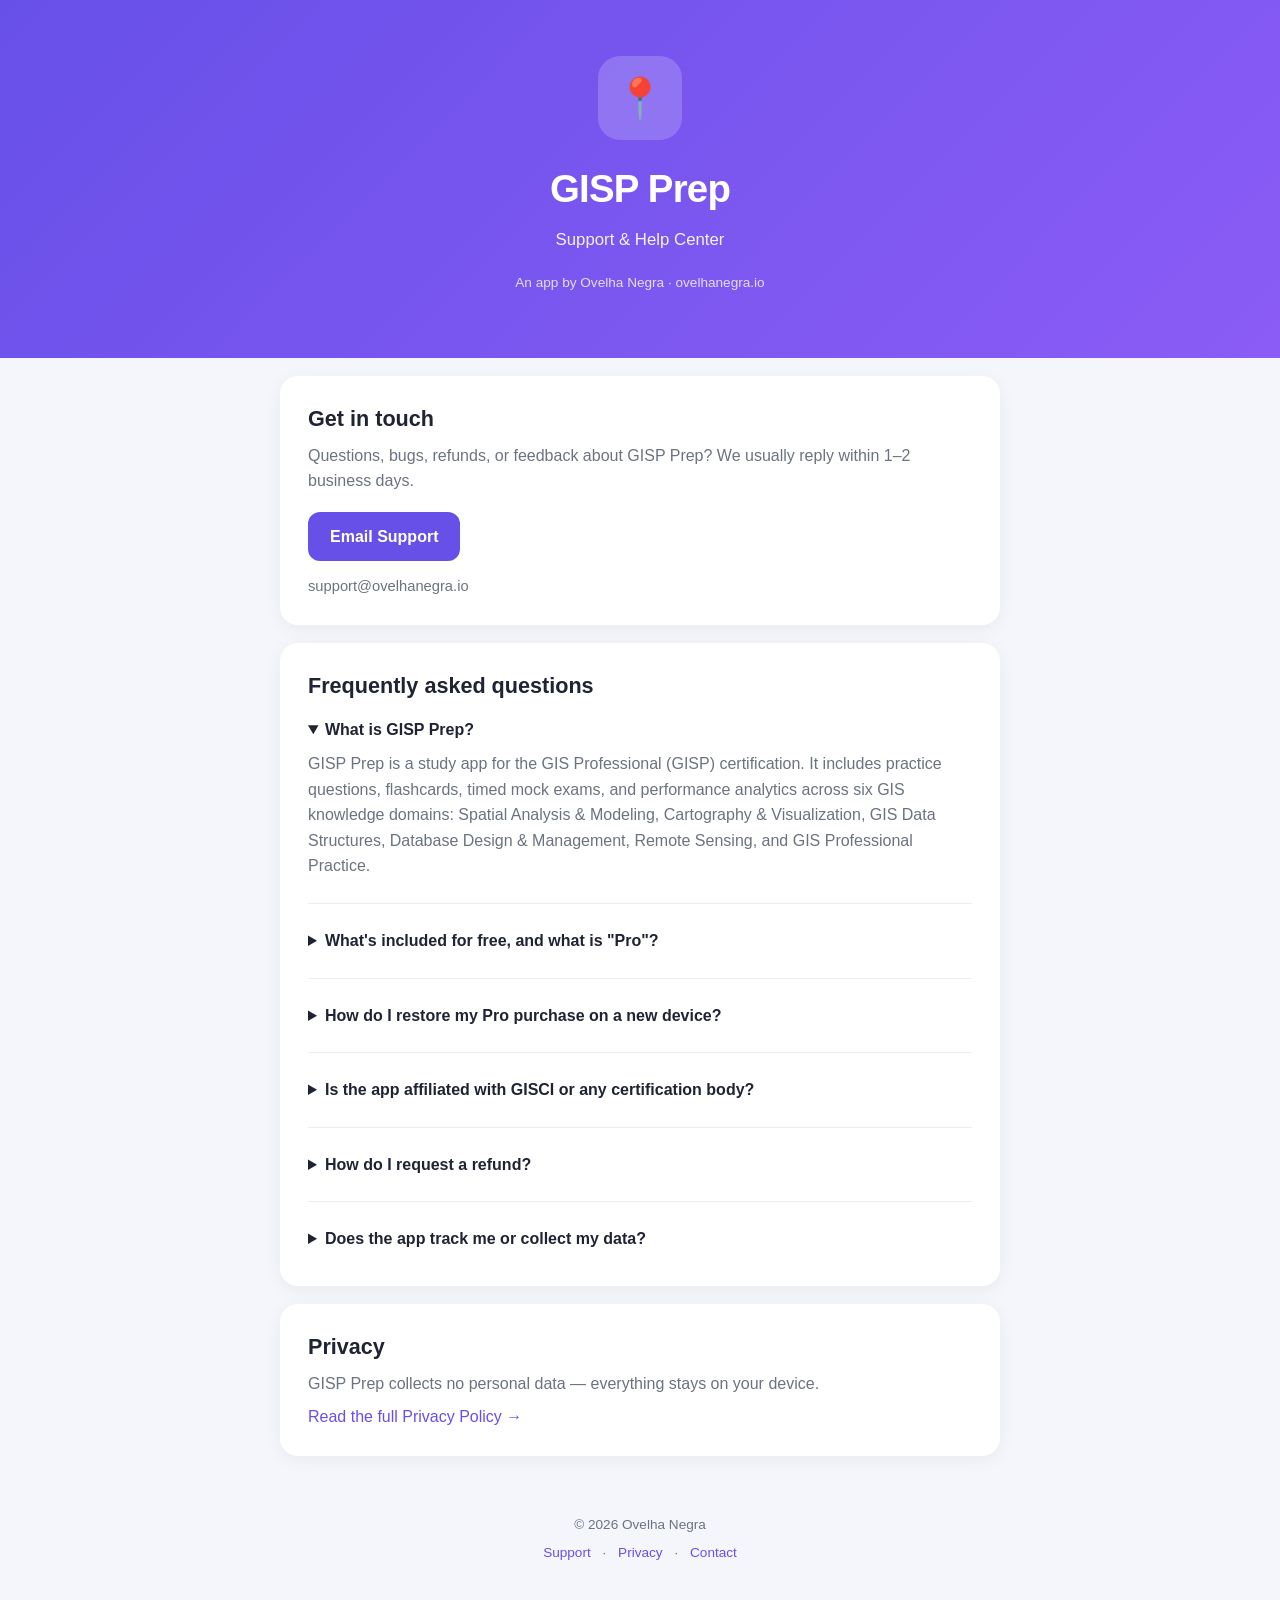
==== GISPApp/index.html @ 2b3fae58 "GISP Prep support & privacy site for ovelhanegra.io/GISPApp Static support center (contact + FAQ) an" ====
<!DOCTYPE html>
<html lang="en">
<head>
  <meta charset="UTF-8" />
  <meta name="viewport" content="width=device-width, initial-scale=1.0" />
  <title>GISP Prep — Support</title>
  <meta name="description" content="Support and help for GISP Prep, the GIS Professional certification exam-prep app by Ovelha Negra." />
  <link rel="stylesheet" href="styles.css" />
</head>
<body>
  <header class="hero">
    <div class="wrap">
      <div class="badge">📍</div>
      <h1>GISP Prep</h1>
      <p>Support &amp; Help Center</p>
      <div class="brand">An app by Ovelha Negra · ovelhanegra.io</div>
    </div>
  </header>

  <main class="wrap">
    <!-- Contact -->
    <section class="card" id="support">
      <h2>Get in touch</h2>
      <p class="lead">Questions, bugs, refunds, or feedback about GISP Prep? We usually reply within 1–2 business days.</p>
      <a class="contact-btn" href="mailto:support@ovelhanegra.io?subject=GISP%20Prep%20Support">Email Support</a>
      <p class="muted" style="margin-top:14px">support@ovelhanegra.io</p>
    </section>

    <!-- FAQ -->
    <section class="card">
      <h2>Frequently asked questions</h2>

      <details class="faq" open>
        <summary>What is GISP Prep?</summary>
        <p>GISP Prep is a study app for the GIS Professional (GISP) certification. It includes
        practice questions, flashcards, timed mock exams, and performance analytics across six
        GIS knowledge domains: Spatial Analysis &amp; Modeling, Cartography &amp; Visualization,
        GIS Data Structures, Database Design &amp; Management, Remote Sensing, and GIS
        Professional Practice.</p>
      </details>

      <details class="faq">
        <summary>What's included for free, and what is "Pro"?</summary>
        <p>You can download and start studying for free, including sample questions and a
        flashcard deck. A one-time <strong>Pro</strong> purchase unlocks the full question bank,
        all mock exams, full analytics, weak-area detection, and the complete flashcard library.
        Pro is a one-time purchase — there is no subscription.</p>
      </details>

      <details class="faq">
        <summary>How do I restore my Pro purchase on a new device?</summary>
        <p>Open the app, tap any Pro feature to bring up the upgrade screen, then tap
        <strong>“Restore Purchase.”</strong> As long as you're signed in with the same Apple
        Account you bought it with, Pro will be restored at no charge.</p>
      </details>

      <details class="faq">
        <summary>Is the app affiliated with GISCI or any certification body?</summary>
        <p>No. GISP Prep is an independent study aid created by Ovelha Negra. It is not affiliated
        with, endorsed by, or sponsored by the GIS Certification Institute (GISCI) or any
        certifying organization. All study content is original.</p>
      </details>

      <details class="faq">
        <summary>How do I request a refund?</summary>
        <p>Purchases are handled by Apple. You can request a refund through Apple at
        <a href="https://reportaproblem.apple.com" target="_blank" rel="noopener">reportaproblem.apple.com</a>.
        If you have any trouble, email us and we'll help.</p>
      </details>

      <details class="faq">
        <summary>Does the app track me or collect my data?</summary>
        <p>No. GISP Prep stores your study progress only on your device and does not collect
        personal data. See our <a href="privacy.html">Privacy Policy</a> for details.</p>
      </details>
    </section>

    <section class="card">
      <h2>Privacy</h2>
      <p class="lead">GISP Prep collects no personal data — everything stays on your device.</p>
      <a href="privacy.html">Read the full Privacy Policy →</a>
    </section>
  </main>

  <footer>
    <div>© 2026 Ovelha Negra</div>
    <div style="margin-top:6px">
      <a href="index.html">Support</a> ·
      <a href="privacy.html">Privacy</a> ·
      <a href="mailto:support@ovelhanegra.io">Contact</a>
    </div>
  </footer>
</body>
</html>
---- GISPApp/styles.css ----
:root {
  --primary: #6750E8;
  --primary-2: #8B5CF6;
  --ink: #1F2333;
  --subtle: #6B7280;
  --canvas: #F5F6FB;
  --card: #ffffff;
  --hairline: #ECEDF3;
  --radius: 18px;
}

* { box-sizing: border-box; margin: 0; padding: 0; }

html { scroll-behavior: smooth; }

body {
  font-family: -apple-system, BlinkMacSystemFont, "Segoe UI", Roboto, Helvetica, Arial, sans-serif;
  color: var(--ink);
  background: var(--canvas);
  line-height: 1.6;
  -webkit-font-smoothing: antialiased;
}

.wrap { max-width: 760px; margin: 0 auto; padding: 0 20px; }

/* Header / hero */
.hero {
  background: linear-gradient(135deg, var(--primary), var(--primary-2));
  color: #fff;
  padding: 56px 0 64px;
  text-align: center;
}
.badge {
  width: 84px; height: 84px; border-radius: 22px;
  background: rgba(255,255,255,.18);
  display: inline-flex; align-items: center; justify-content: center;
  font-size: 40px; margin-bottom: 18px;
}
.hero h1 { font-size: 2.4rem; font-weight: 800; letter-spacing: -.02em; }
.hero p { opacity: .92; margin-top: 8px; font-size: 1.05rem; }
.hero .brand { margin-top: 18px; font-size: .85rem; opacity: .8; }

/* Cards */
.card {
  background: var(--card);
  border-radius: var(--radius);
  box-shadow: 0 4px 18px rgba(0,0,0,.05);
  padding: 26px 28px;
  margin: 18px 0;
}
section { margin-top: 26px; }
h2 { font-size: 1.35rem; font-weight: 700; margin-bottom: 6px; }
h3 { font-size: 1.05rem; font-weight: 700; margin: 18px 0 4px; }
p.lead { color: var(--subtle); margin-bottom: 8px; }
a { color: var(--primary); text-decoration: none; }
a:hover { text-decoration: underline; }

.contact-btn {
  display: inline-block; margin-top: 10px;
  background: var(--primary); color: #fff;
  padding: 12px 22px; border-radius: 12px; font-weight: 600;
}
.contact-btn:hover { text-decoration: none; opacity: .92; }

.faq { border-top: 1px solid var(--hairline); padding-top: 16px; margin-top: 16px; }
.faq:first-of-type { border-top: 0; padding-top: 0; margin-top: 0; }
.faq summary { font-weight: 600; cursor: pointer; padding: 8px 0; }
.faq p { color: var(--subtle); padding-bottom: 8px; }

.muted { color: var(--subtle); font-size: .92rem; }

footer {
  text-align: center; color: var(--subtle); font-size: .85rem;
  padding: 40px 20px 60px;
}
footer a { margin: 0 8px; }
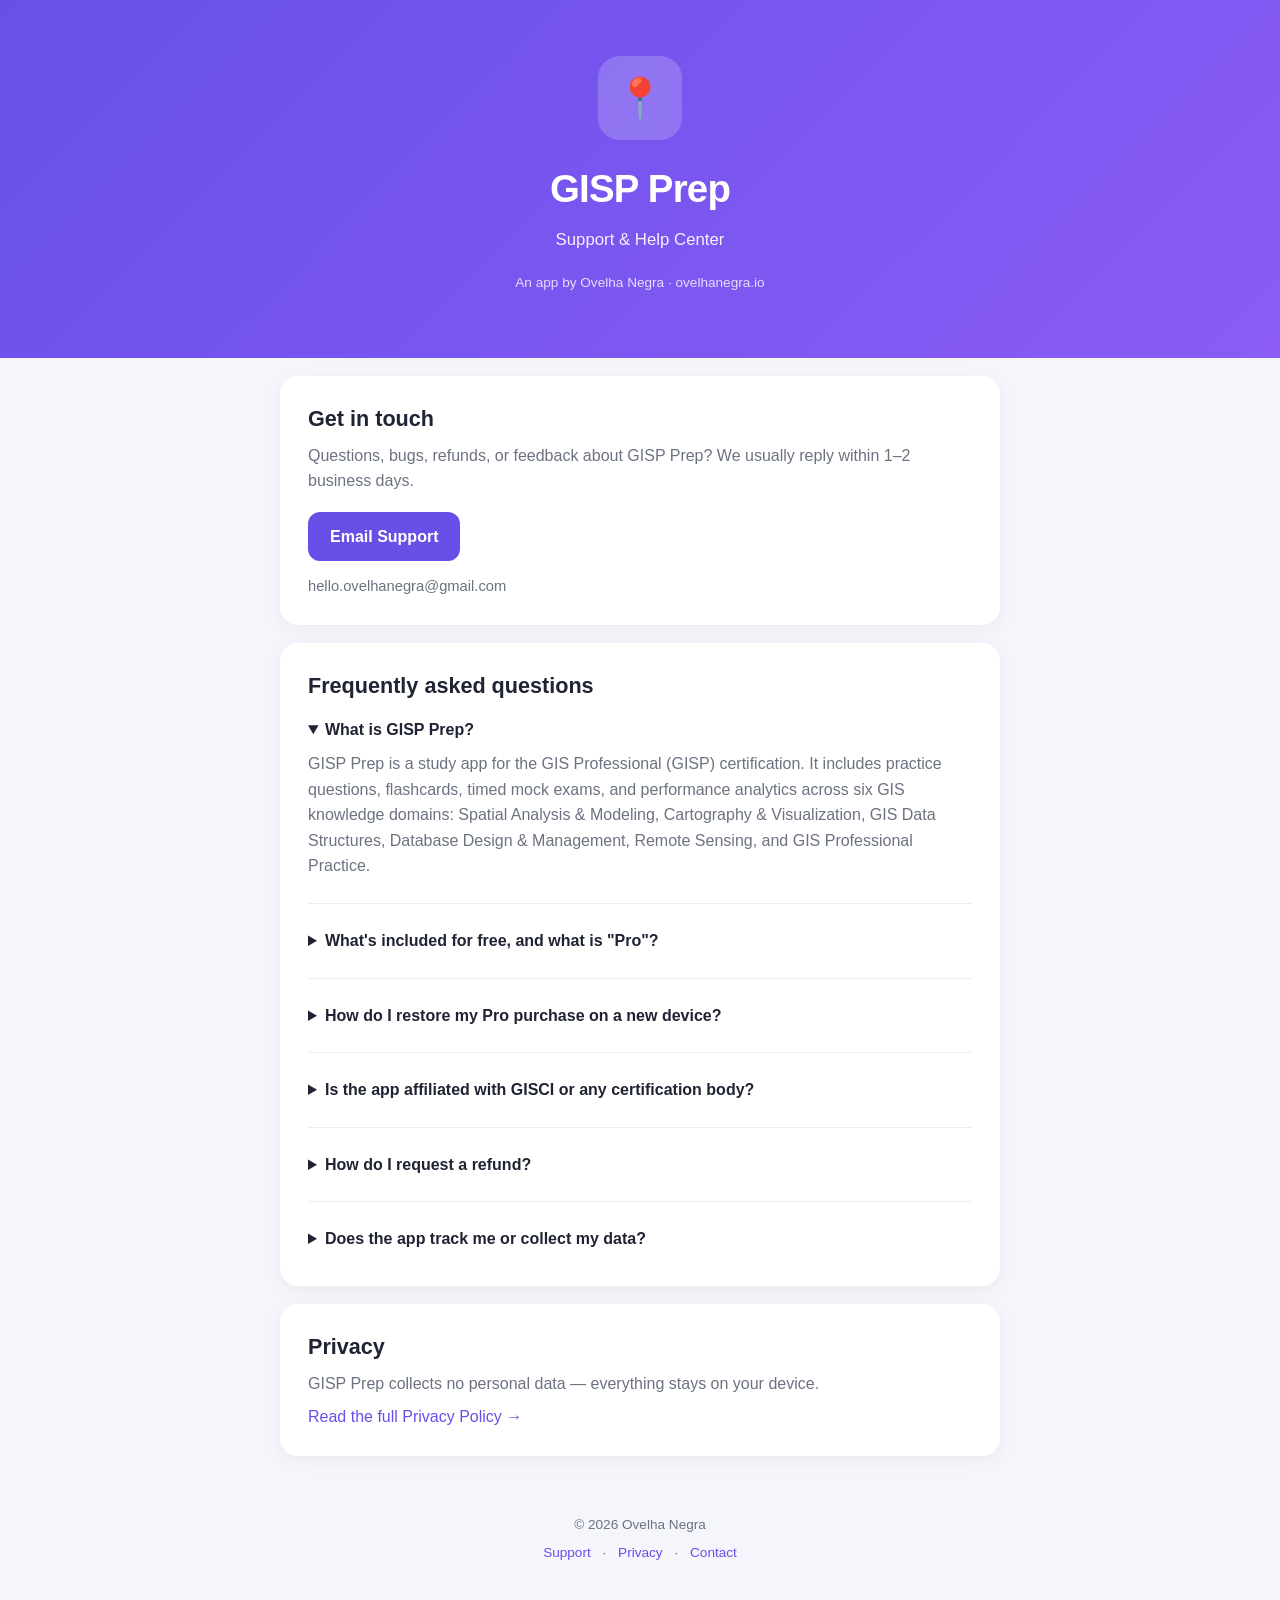
==== commit 846c6ab6: "Set support/contact email to hello.ovelhanegra@gmail.com Co-Authored-By: Claude Opus 4.8 <noreply@an" ====
--- a/GISPApp/index.html
+++ b/GISPApp/index.html
@@ -22,8 +22,8 @@
     <section class="card" id="support">
       <h2>Get in touch</h2>
       <p class="lead">Questions, bugs, refunds, or feedback about GISP Prep? We usually reply within 1–2 business days.</p>
-      <a class="contact-btn" href="mailto:support@ovelhanegra.io?subject=GISP%20Prep%20Support">Email Support</a>
-      <p class="muted" style="margin-top:14px">support@ovelhanegra.io</p>
+      <a class="contact-btn" href="mailto:hello.ovelhanegra@gmail.com?subject=GISP%20Prep%20Support">Email Support</a>
+      <p class="muted" style="margin-top:14px">hello.ovelhanegra@gmail.com</p>
     </section>
 
     <!-- FAQ -->
@@ -87,7 +87,7 @@
     <div style="margin-top:6px">
       <a href="index.html">Support</a> ·
       <a href="privacy.html">Privacy</a> ·
-      <a href="mailto:support@ovelhanegra.io">Contact</a>
+      <a href="mailto:hello.ovelhanegra@gmail.com">Contact</a>
     </div>
   </footer>
 </body>
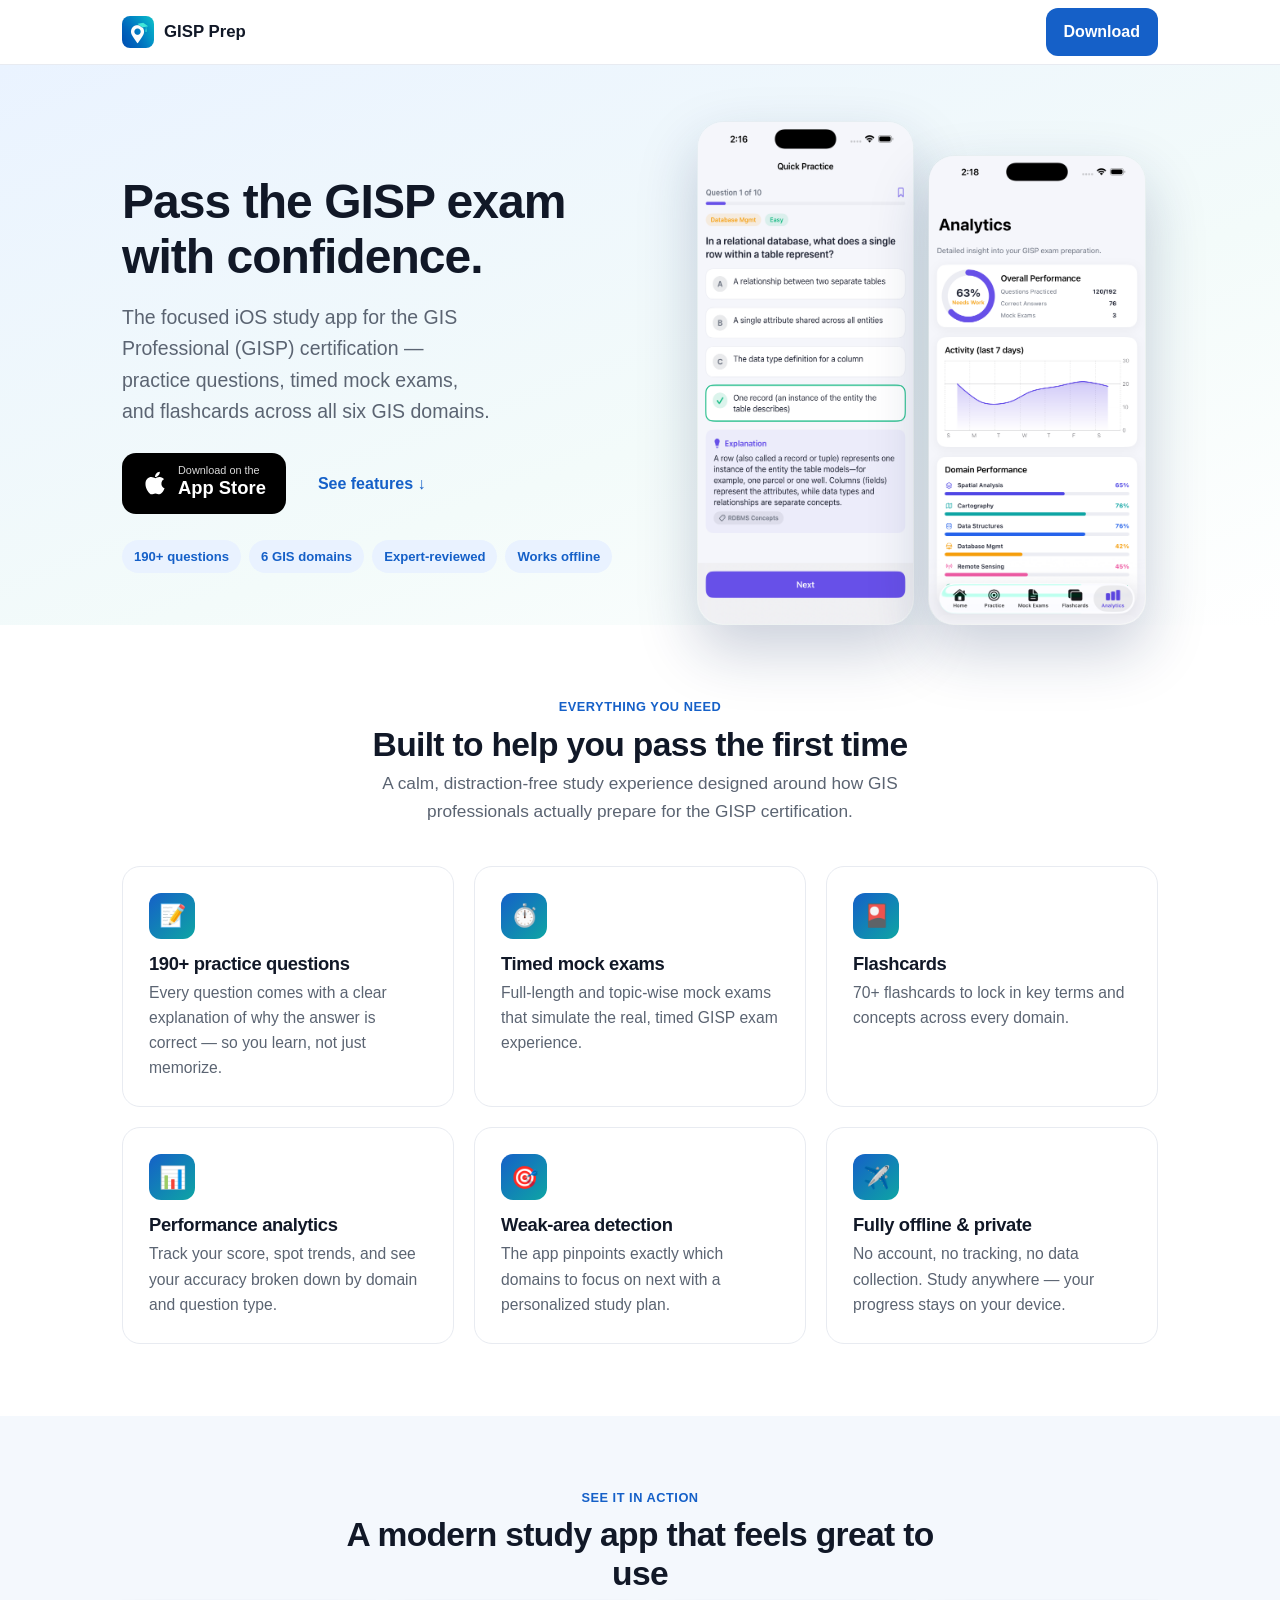
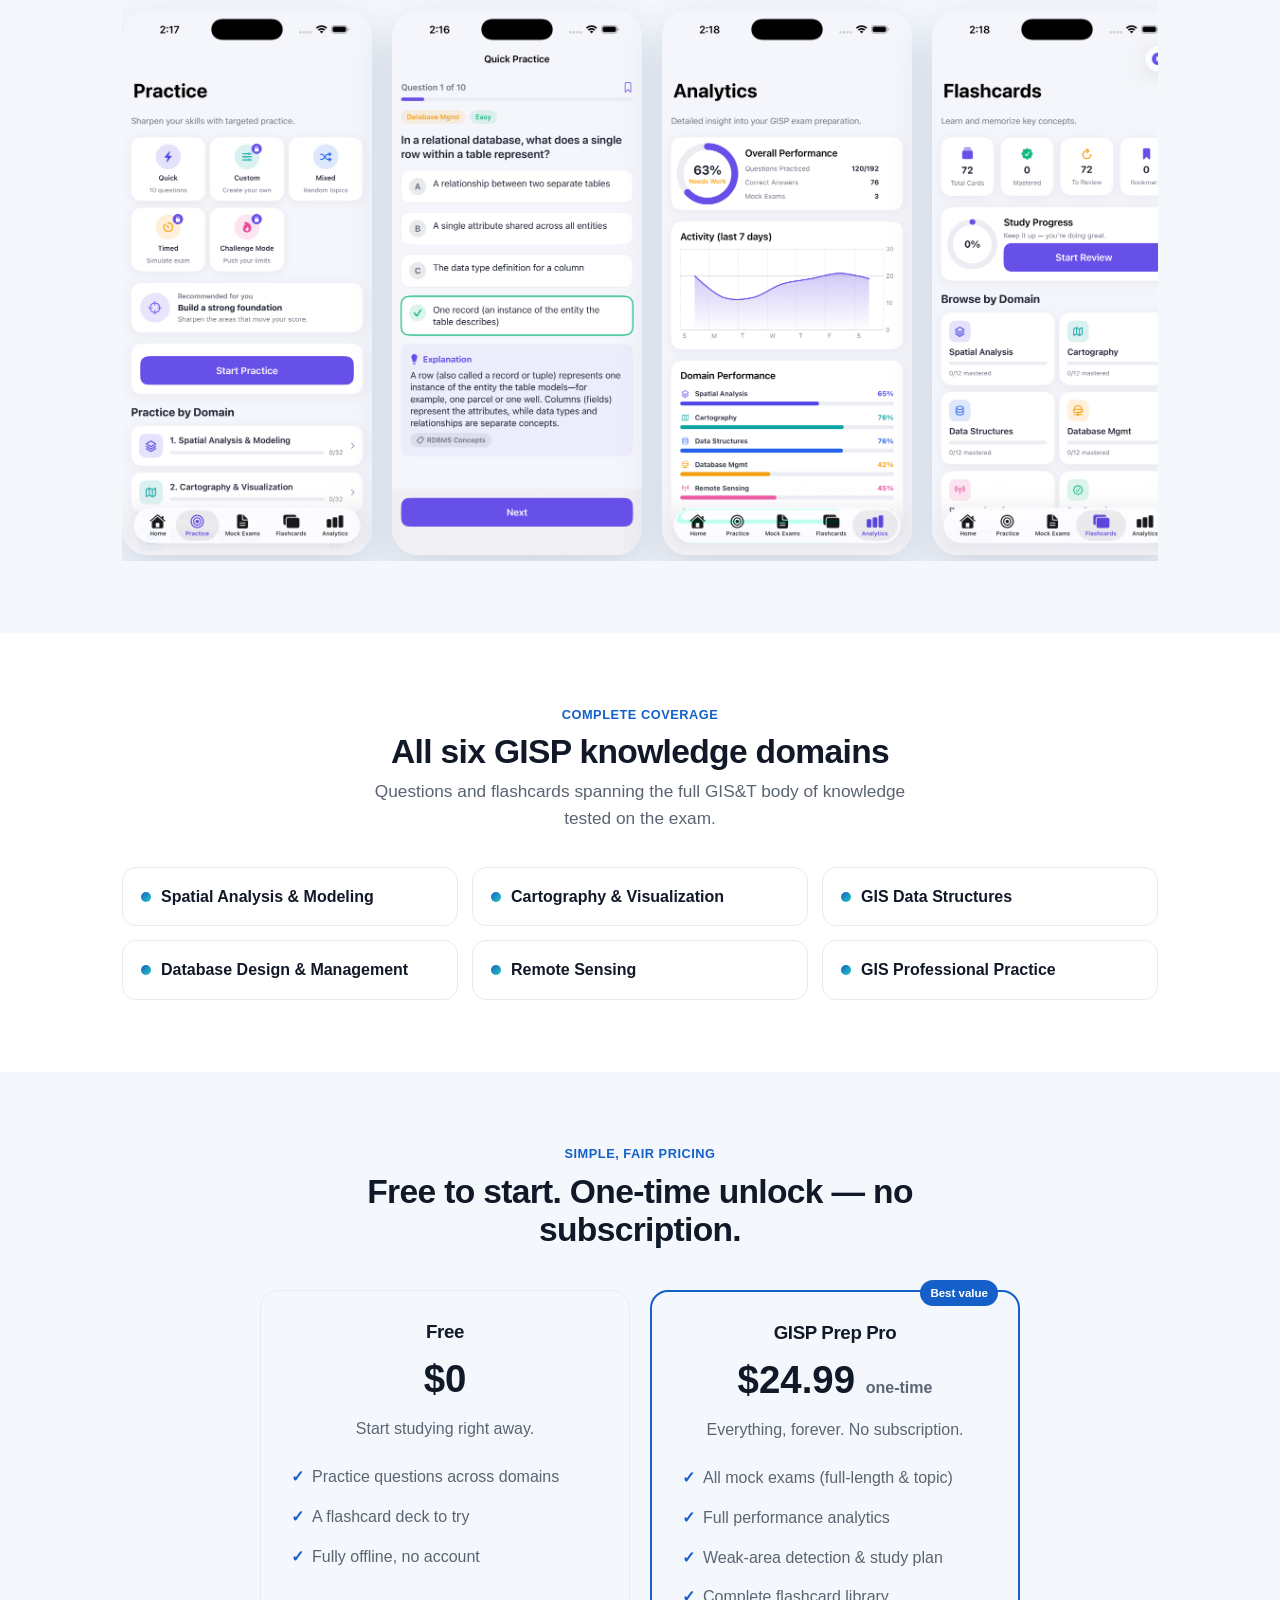
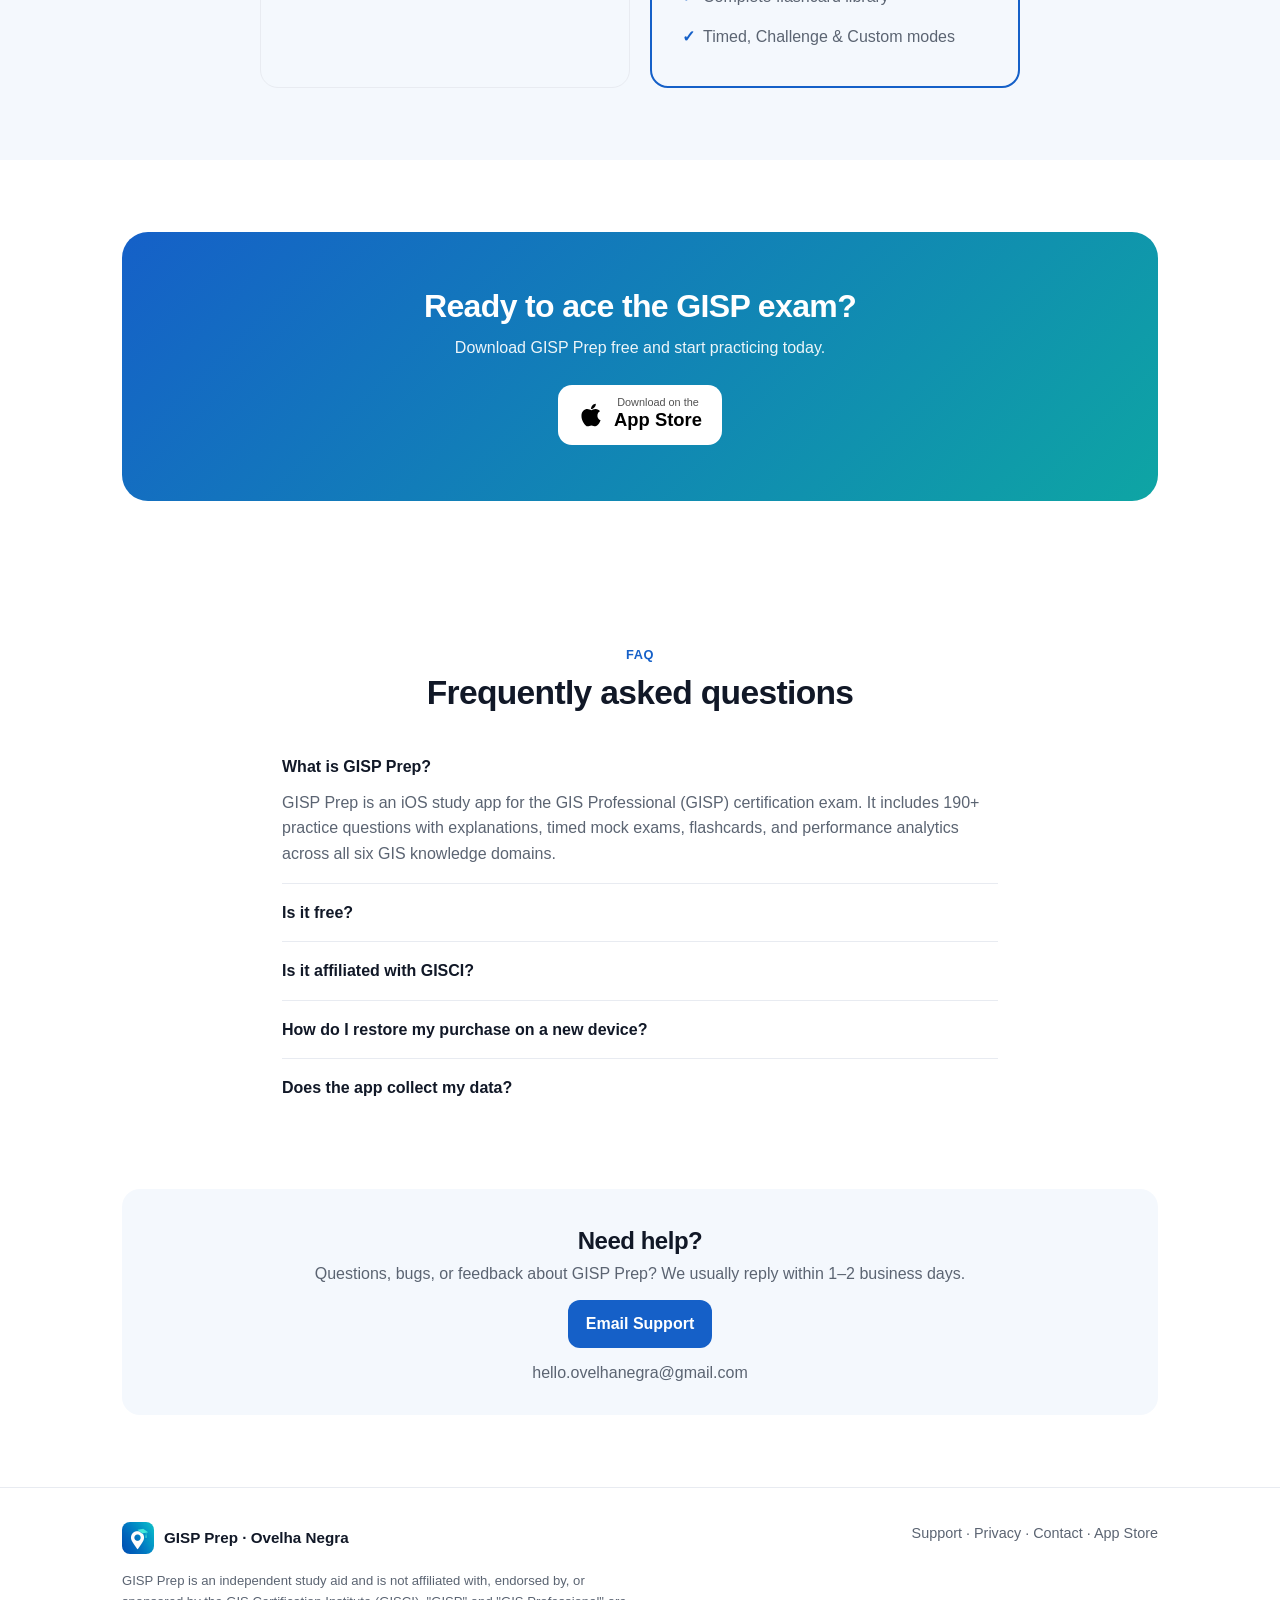
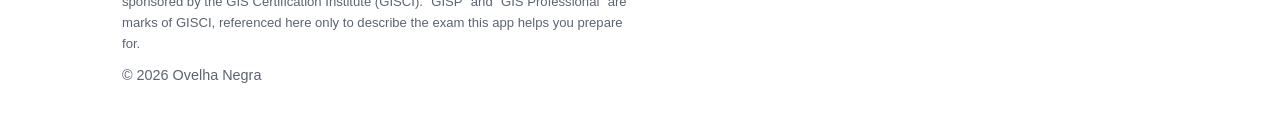
==== commit c7362c26: "Turn /GISPApp into full SEO landing page (hero, features, pricing, FAQ, App Store CTA) Co-Authored-B" ====
--- a/GISPApp/index.html
+++ b/GISPApp/index.html
@@ -1,94 +1,346 @@
 <!DOCTYPE html>
 <html lang="en">
 <head>
-  <meta charset="UTF-8" />
-  <meta name="viewport" content="width=device-width, initial-scale=1.0" />
-  <title>GISP Prep — Support</title>
-  <meta name="description" content="Support and help for GISP Prep, the GIS Professional certification exam-prep app by Ovelha Negra." />
-  <link rel="stylesheet" href="styles.css" />
+<meta charset="UTF-8" />
+<meta name="viewport" content="width=device-width, initial-scale=1.0" />
+<title>GISP Prep — GIS Professional Exam Practice App | Mock Exams &amp; Flashcards</title>
+<meta name="description" content="Prepare for the GIS Professional (GISP) certification exam with GISP Prep: 190+ expert-reviewed practice questions, timed mock exams, flashcards, and analytics across all six GIS domains. Free on iOS." />
+<meta name="keywords" content="GISP exam prep, GIS Professional certification, GISP practice questions, GIS certification exam, GISP study app, GIS exam practice, GISCI exam, geospatial certification study" />
+<link rel="canonical" href="https://ovelhanegra.io/GISPApp/" />
+<meta name="theme-color" content="#1560c8" />
+<meta name="robots" content="index, follow" />
+
+<!-- Open Graph -->
+<meta property="og:type" content="website" />
+<meta property="og:site_name" content="Ovelha Negra" />
+<meta property="og:title" content="GISP Prep — Pass the GIS Professional (GISP) Exam" />
+<meta property="og:description" content="190+ expert-reviewed questions, timed mock exams, flashcards & analytics across all six GIS domains. Free on the App Store." />
+<meta property="og:url" content="https://ovelhanegra.io/GISPApp/" />
+<meta property="og:image" content="https://ovelhanegra.io/GISPApp/img/og.png" />
+
+<!-- Twitter -->
+<meta name="twitter:card" content="summary_large_image" />
+<meta name="twitter:title" content="GISP Prep — Pass the GIS Professional (GISP) Exam" />
+<meta name="twitter:description" content="190+ expert-reviewed questions, timed mock exams, flashcards & analytics across all six GIS domains. Free on the App Store." />
+<meta name="twitter:image" content="https://ovelhanegra.io/GISPApp/img/og.png" />
+
+<link rel="icon" href="img/icon.png" />
+<link rel="apple-touch-icon" href="img/icon-180.png" />
+
+<!-- Structured data: the app -->
+<script type="application/ld+json">
+{
+  "@context": "https://schema.org",
+  "@type": "MobileApplication",
+  "name": "GISP Prep: GIS Exam Practice",
+  "operatingSystem": "iOS 17.0 or later",
+  "applicationCategory": "EducationalApplication",
+  "description": "Study app for the GIS Professional (GISP) certification exam: 190+ practice questions with explanations, timed mock exams, flashcards, and performance analytics across all six GIS knowledge domains.",
+  "url": "https://ovelhanegra.io/GISPApp/",
+  "downloadUrl": "https://apps.apple.com/us/app/gisp-prep-gis-exam-practice/id6785084756",
+  "installUrl": "https://apps.apple.com/us/app/gisp-prep-gis-exam-practice/id6785084756",
+  "image": "https://ovelhanegra.io/GISPApp/img/icon.png",
+  "author": { "@type": "Organization", "name": "Ovelha Negra", "url": "https://ovelhanegra.io" },
+  "offers": [
+    { "@type": "Offer", "price": "0", "priceCurrency": "USD", "description": "Free download" },
+    { "@type": "Offer", "price": "24.99", "priceCurrency": "USD", "description": "GISP Prep Pro — one-time unlock" }
+  ]
+}
+</script>
+<!-- Structured data: FAQ -->
+<script type="application/ld+json">
+{
+  "@context": "https://schema.org",
+  "@type": "FAQPage",
+  "mainEntity": [
+    { "@type": "Question", "name": "What is GISP Prep?", "acceptedAnswer": { "@type": "Answer", "text": "GISP Prep is an iOS study app for the GIS Professional (GISP) certification exam. It includes 190+ practice questions with explanations, timed mock exams, flashcards, and performance analytics across all six GIS knowledge domains." } },
+    { "@type": "Question", "name": "Is GISP Prep free?", "acceptedAnswer": { "@type": "Answer", "text": "Yes — the app is free to download and start studying. A one-time GISP Prep Pro purchase ($24.99, no subscription) unlocks all mock exams, analytics, the full flashcard library, and timed/challenge/custom practice." } },
+    { "@type": "Question", "name": "Is it affiliated with GISCI?", "acceptedAnswer": { "@type": "Answer", "text": "No. GISP Prep is an independent study aid and is not affiliated with or endorsed by the GIS Certification Institute (GISCI). All questions are original." } },
+    { "@type": "Question", "name": "Does the app collect my data?", "acceptedAnswer": { "@type": "Answer", "text": "No. GISP Prep works fully offline, requires no account, and does not collect personal data. Your progress stays on your device." } }
+  ]
+}
+</script>
+
+<style>
+  :root{
+    --blue:#1560c8; --blue2:#0ea5a4; --teal:#22c9be;
+    --ink:#111827; --sub:#5b6472; --line:#e8ebf1; --bg:#ffffff; --soft:#f4f8fd;
+    --radius:18px; --wrap:1080px;
+  }
+  *{box-sizing:border-box;margin:0;padding:0}
+  html{scroll-behavior:smooth}
+  body{font-family:-apple-system,BlinkMacSystemFont,"Segoe UI",Roboto,Helvetica,Arial,sans-serif;color:var(--ink);background:var(--bg);line-height:1.6;-webkit-font-smoothing:antialiased}
+  .wrap{max-width:var(--wrap);margin:0 auto;padding:0 22px}
+  a{color:var(--blue);text-decoration:none}
+  h1,h2,h3{line-height:1.15;letter-spacing:-.02em}
+  section{padding:72px 0}
+
+  /* Nav */
+  nav{position:sticky;top:0;z-index:20;background:rgba(255,255,255,.86);backdrop-filter:saturate(180%) blur(12px);border-bottom:1px solid var(--line)}
+  nav .row{display:flex;align-items:center;justify-content:space-between;height:64px}
+  .brand{display:flex;align-items:center;gap:10px;font-weight:800;color:var(--ink);font-size:1.05rem}
+  .brand img{width:32px;height:32px;border-radius:8px}
+  .btn{display:inline-flex;align-items:center;gap:8px;font-weight:700;border-radius:12px;padding:11px 18px}
+  .btn-primary{background:var(--blue);color:#fff}
+  .btn-primary:hover{opacity:.92}
+  .appstore{display:inline-flex;align-items:center;gap:10px;background:#000;color:#fff;border-radius:14px;padding:12px 20px;font-weight:600}
+  .appstore:hover{opacity:.9;text-decoration:none}
+  .appstore svg{width:26px;height:26px;fill:#fff}
+  .appstore small{display:block;font-size:.68rem;opacity:.85;font-weight:500;line-height:1}
+  .appstore b{font-size:1.15rem;line-height:1.1}
+
+  /* Hero */
+  .hero{background:linear-gradient(160deg,#eaf3ff 0%,#f3fbfa 60%,#ffffff 100%);padding-top:56px}
+  .hero-grid{display:grid;grid-template-columns:1.05fr .95fr;gap:40px;align-items:center}
+  .hero h1{font-size:3rem;font-weight:850}
+  .hero .lead{font-size:1.22rem;color:var(--sub);margin:18px 0 26px;max-width:34ch}
+  .hero .cta{display:flex;gap:14px;flex-wrap:wrap;align-items:center}
+  .trust{margin-top:26px;display:flex;gap:8px;flex-wrap:wrap}
+  .pill{font-size:.82rem;font-weight:600;color:var(--blue);background:#e9f2ff;border-radius:999px;padding:6px 12px}
+  .phones{position:relative;display:flex;justify-content:center;gap:14px}
+  .phones img{width:46%;max-width:240px;border-radius:26px;box-shadow:0 26px 60px rgba(16,42,90,.22);border:1px solid rgba(0,0,0,.04)}
+  .phones img:nth-child(2){margin-top:34px}
+
+  /* Feature grid */
+  .eyebrow{color:var(--blue);font-weight:800;letter-spacing:.04em;text-transform:uppercase;font-size:.8rem}
+  h2.title{font-size:2.1rem;font-weight:800;margin:8px 0 6px}
+  .lead-2{color:var(--sub);font-size:1.08rem;max-width:60ch}
+  .center{text-align:center;margin:0 auto}
+  .grid{display:grid;gap:20px;margin-top:40px}
+  .g3{grid-template-columns:repeat(3,1fr)}
+  .card{background:var(--bg);border:1px solid var(--line);border-radius:var(--radius);padding:26px}
+  .card .ic{width:46px;height:46px;border-radius:12px;background:linear-gradient(135deg,var(--blue),var(--blue2));display:flex;align-items:center;justify-content:center;color:#fff;font-size:22px;margin-bottom:14px}
+  .card h3{font-size:1.15rem;margin-bottom:6px}
+  .card p{color:var(--sub);font-size:.98rem}
+
+  /* Screenshots band */
+  .shots{background:var(--soft)}
+  .shot-row{display:flex;gap:20px;overflow-x:auto;padding:12px 0 6px;scroll-snap-type:x mandatory}
+  .shot-row img{width:250px;flex:0 0 auto;border-radius:26px;box-shadow:0 18px 44px rgba(16,42,90,.16);scroll-snap-align:center}
+
+  /* Domains */
+  .domains{display:grid;grid-template-columns:repeat(3,1fr);gap:14px;margin-top:34px}
+  .dom{border:1px solid var(--line);border-radius:14px;padding:16px 18px;font-weight:600;display:flex;align-items:center;gap:10px}
+  .dot{width:10px;height:10px;border-radius:50%;background:linear-gradient(135deg,var(--blue),var(--teal))}
+
+  /* Pricing */
+  .price-wrap{display:grid;grid-template-columns:1fr 1fr;gap:20px;margin-top:40px;max-width:760px}
+  .price{border:1px solid var(--line);border-radius:var(--radius);padding:30px}
+  .price.pro{border:2px solid var(--blue);position:relative}
+  .price .amt{font-size:2.4rem;font-weight:850;margin:6px 0}
+  .price ul{list-style:none;margin:16px 0 0}
+  .price li{padding:7px 0;color:var(--sub);display:flex;gap:8px}
+  .price li::before{content:"✓";color:var(--blue);font-weight:800}
+  .badge{position:absolute;top:-12px;right:20px;background:var(--blue);color:#fff;font-size:.72rem;font-weight:700;padding:4px 10px;border-radius:999px}
+
+  /* CTA band */
+  .band{background:linear-gradient(135deg,var(--blue),var(--blue2));color:#fff;border-radius:26px;text-align:center;padding:56px 24px;margin:0 auto}
+  .band h2{font-size:2rem;font-weight:850;color:#fff}
+  .band p{opacity:.92;margin:10px 0 24px}
+
+  /* FAQ */
+  details{border-top:1px solid var(--line);padding:16px 0}
+  details:first-of-type{border-top:0}
+  summary{font-weight:700;cursor:pointer;list-style:none}
+  summary::-webkit-details-marker{display:none}
+  details p{color:var(--sub);margin-top:10px}
+
+  /* Support + footer */
+  .support-card{background:var(--soft);border-radius:var(--radius);padding:30px;text-align:center}
+  footer{border-top:1px solid var(--line);padding:34px 0;color:var(--sub);font-size:.9rem}
+  footer .frow{display:flex;justify-content:space-between;flex-wrap:wrap;gap:14px}
+  footer a{color:var(--sub)}
+  .muted{color:var(--sub)}
+  .disc{font-size:.82rem;margin-top:16px;max-width:70ch}
+
+  @media(max-width:820px){
+    .hero-grid{grid-template-columns:1fr;text-align:center}
+    .hero h1{font-size:2.3rem}.hero .lead{margin-left:auto;margin-right:auto}
+    .hero .cta,.trust{justify-content:center}
+    .g3{grid-template-columns:1fr}
+    .domains{grid-template-columns:1fr 1fr}
+    .price-wrap{grid-template-columns:1fr}
+    .phones{margin-top:30px}
+  }
+</style>
 </head>
 <body>
-  <header class="hero">
-    <div class="wrap">
-      <div class="badge">📍</div>
-      <h1>GISP Prep</h1>
-      <p>Support &amp; Help Center</p>
-      <div class="brand">An app by Ovelha Negra · ovelhanegra.io</div>
-    </div>
-  </header>
-
-  <main class="wrap">
-    <!-- Contact -->
-    <section class="card" id="support">
-      <h2>Get in touch</h2>
-      <p class="lead">Questions, bugs, refunds, or feedback about GISP Prep? We usually reply within 1–2 business days.</p>
-      <a class="contact-btn" href="mailto:hello.ovelhanegra@gmail.com?subject=GISP%20Prep%20Support">Email Support</a>
-      <p class="muted" style="margin-top:14px">hello.ovelhanegra@gmail.com</p>
-    </section>
-
-    <!-- FAQ -->
-    <section class="card">
-      <h2>Frequently asked questions</h2>
-
-      <details class="faq" open>
-        <summary>What is GISP Prep?</summary>
-        <p>GISP Prep is a study app for the GIS Professional (GISP) certification. It includes
-        practice questions, flashcards, timed mock exams, and performance analytics across six
-        GIS knowledge domains: Spatial Analysis &amp; Modeling, Cartography &amp; Visualization,
-        GIS Data Structures, Database Design &amp; Management, Remote Sensing, and GIS
-        Professional Practice.</p>
-      </details>
-
-      <details class="faq">
-        <summary>What's included for free, and what is "Pro"?</summary>
-        <p>You can download and start studying for free, including sample questions and a
-        flashcard deck. A one-time <strong>Pro</strong> purchase unlocks the full question bank,
-        all mock exams, full analytics, weak-area detection, and the complete flashcard library.
-        Pro is a one-time purchase — there is no subscription.</p>
-      </details>
-
-      <details class="faq">
-        <summary>How do I restore my Pro purchase on a new device?</summary>
-        <p>Open the app, tap any Pro feature to bring up the upgrade screen, then tap
-        <strong>“Restore Purchase.”</strong> As long as you're signed in with the same Apple
-        Account you bought it with, Pro will be restored at no charge.</p>
-      </details>
-
-      <details class="faq">
-        <summary>Is the app affiliated with GISCI or any certification body?</summary>
-        <p>No. GISP Prep is an independent study aid created by Ovelha Negra. It is not affiliated
-        with, endorsed by, or sponsored by the GIS Certification Institute (GISCI) or any
-        certifying organization. All study content is original.</p>
-      </details>
-
-      <details class="faq">
-        <summary>How do I request a refund?</summary>
-        <p>Purchases are handled by Apple. You can request a refund through Apple at
-        <a href="https://reportaproblem.apple.com" target="_blank" rel="noopener">reportaproblem.apple.com</a>.
-        If you have any trouble, email us and we'll help.</p>
-      </details>
-
-      <details class="faq">
-        <summary>Does the app track me or collect my data?</summary>
-        <p>No. GISP Prep stores your study progress only on your device and does not collect
-        personal data. See our <a href="privacy.html">Privacy Policy</a> for details.</p>
-      </details>
-    </section>
-
-    <section class="card">
-      <h2>Privacy</h2>
-      <p class="lead">GISP Prep collects no personal data — everything stays on your device.</p>
-      <a href="privacy.html">Read the full Privacy Policy →</a>
-    </section>
-  </main>
-
-  <footer>
-    <div>© 2026 Ovelha Negra</div>
-    <div style="margin-top:6px">
-      <a href="index.html">Support</a> ·
-      <a href="privacy.html">Privacy</a> ·
-      <a href="mailto:hello.ovelhanegra@gmail.com">Contact</a>
-    </div>
-  </footer>
+
+<nav>
+  <div class="wrap row">
+    <div class="brand"><img src="img/icon.png" alt="GISP Prep app icon" /> GISP Prep</div>
+    <a class="btn btn-primary" href="https://apps.apple.com/us/app/gisp-prep-gis-exam-practice/id6785084756">Download</a>
+  </div>
+</nav>
+
+<!-- HERO -->
+<header class="hero">
+  <div class="wrap hero-grid">
+    <div>
+      <h1>Pass the GISP exam with confidence.</h1>
+      <p class="lead">The focused iOS study app for the GIS Professional (GISP) certification — practice questions, timed mock exams, and flashcards across all six GIS domains.</p>
+      <div class="cta">
+        <a class="appstore" href="https://apps.apple.com/us/app/gisp-prep-gis-exam-practice/id6785084756" aria-label="Download GISP Prep on the App Store">
+          <svg viewBox="0 0 384 512" aria-hidden="true"><path d="M318.7 268.7c-.2-36.7 16.4-64.4 50-84.8-18.8-26.9-47.2-41.7-84.7-44.6-35.5-2.8-74.3 20.7-88.5 20.7-15 0-49.4-19.7-76.4-19.7C63.3 141.2 4 184.8 4 273.5q0 39.3 14.4 81.2c12.8 36.7 59 126.7 107.2 125.2 25.2-.6 43-17.9 75.8-17.9 31.8 0 48.3 17.9 76.4 17.9 48.6-.7 90.4-82.5 102.6-119.3-65.2-30.7-61.7-90-61.7-91.9zm-56.6-164.2c27.3-32.4 24.8-61.9 24-72.5-24.1 1.4-52 16.4-67.9 34.9-17.5 19.8-27.8 44.3-25.6 71.9 26.1 2 49.9-11.4 69.5-34.3z"/></svg>
+          <span><small>Download on the</small><b>App Store</b></span>
+        </a>
+        <a class="btn" href="#features" style="color:var(--blue);font-weight:700">See features ↓</a>
+      </div>
+      <div class="trust">
+        <span class="pill">190+ questions</span>
+        <span class="pill">6 GIS domains</span>
+        <span class="pill">Expert-reviewed</span>
+        <span class="pill">Works offline</span>
+      </div>
+    </div>
+    <div class="phones">
+      <img src="img/quiz.png" alt="GISP Prep practice question with explanation" loading="lazy" />
+      <img src="img/analytics.png" alt="GISP Prep performance analytics dashboard" loading="lazy" />
+    </div>
+  </div>
+</header>
+
+<!-- FEATURES -->
+<section id="features">
+  <div class="wrap">
+    <div class="center" style="max-width:640px">
+      <div class="eyebrow">Everything you need</div>
+      <h2 class="title">Built to help you pass the first time</h2>
+      <p class="lead-2 center">A calm, distraction-free study experience designed around how GIS professionals actually prepare for the GISP certification.</p>
+    </div>
+    <div class="grid g3">
+      <div class="card"><div class="ic">📝</div><h3>190+ practice questions</h3><p>Every question comes with a clear explanation of why the answer is correct — so you learn, not just memorize.</p></div>
+      <div class="card"><div class="ic">⏱️</div><h3>Timed mock exams</h3><p>Full-length and topic-wise mock exams that simulate the real, timed GISP exam experience.</p></div>
+      <div class="card"><div class="ic">🎴</div><h3>Flashcards</h3><p>70+ flashcards to lock in key terms and concepts across every domain.</p></div>
+      <div class="card"><div class="ic">📊</div><h3>Performance analytics</h3><p>Track your score, spot trends, and see your accuracy broken down by domain and question type.</p></div>
+      <div class="card"><div class="ic">🎯</div><h3>Weak-area detection</h3><p>The app pinpoints exactly which domains to focus on next with a personalized study plan.</p></div>
+      <div class="card"><div class="ic">✈️</div><h3>Fully offline &amp; private</h3><p>No account, no tracking, no data collection. Study anywhere — your progress stays on your device.</p></div>
+    </div>
+  </div>
+</section>
+
+<!-- SCREENSHOTS -->
+<section class="shots">
+  <div class="wrap">
+    <div class="center" style="max-width:640px">
+      <div class="eyebrow">See it in action</div>
+      <h2 class="title">A modern study app that feels great to use</h2>
+    </div>
+    <div class="shot-row">
+      <img src="img/practice.png" alt="GISP Prep practice modes screen" loading="lazy" />
+      <img src="img/quiz.png" alt="GISP Prep quiz with instant feedback and explanation" loading="lazy" />
+      <img src="img/analytics.png" alt="GISP Prep analytics with domain performance" loading="lazy" />
+      <img src="img/flashcards.png" alt="GISP Prep flashcards by domain" loading="lazy" />
+    </div>
+  </div>
+</section>
+
+<!-- DOMAINS -->
+<section>
+  <div class="wrap">
+    <div class="center" style="max-width:640px">
+      <div class="eyebrow">Complete coverage</div>
+      <h2 class="title">All six GISP knowledge domains</h2>
+      <p class="lead-2 center">Questions and flashcards spanning the full GIS&amp;T body of knowledge tested on the exam.</p>
+    </div>
+    <div class="domains">
+      <div class="dom"><span class="dot"></span>Spatial Analysis &amp; Modeling</div>
+      <div class="dom"><span class="dot"></span>Cartography &amp; Visualization</div>
+      <div class="dom"><span class="dot"></span>GIS Data Structures</div>
+      <div class="dom"><span class="dot"></span>Database Design &amp; Management</div>
+      <div class="dom"><span class="dot"></span>Remote Sensing</div>
+      <div class="dom"><span class="dot"></span>GIS Professional Practice</div>
+    </div>
+  </div>
+</section>
+
+<!-- PRICING -->
+<section class="shots">
+  <div class="wrap">
+    <div class="center" style="max-width:640px">
+      <div class="eyebrow">Simple, fair pricing</div>
+      <h2 class="title">Free to start. One-time unlock — no subscription.</h2>
+    </div>
+    <div class="price-wrap center" style="justify-items:stretch">
+      <div class="price">
+        <h3>Free</h3>
+        <div class="amt">$0</div>
+        <p class="muted">Start studying right away.</p>
+        <ul>
+          <li>Practice questions across domains</li>
+          <li>A flashcard deck to try</li>
+          <li>Fully offline, no account</li>
+        </ul>
+      </div>
+      <div class="price pro">
+        <span class="badge">Best value</span>
+        <h3>GISP Prep Pro</h3>
+        <div class="amt">$24.99 <span style="font-size:1rem;font-weight:600;color:var(--sub)">one-time</span></div>
+        <p class="muted">Everything, forever. No subscription.</p>
+        <ul>
+          <li>All mock exams (full-length &amp; topic)</li>
+          <li>Full performance analytics</li>
+          <li>Weak-area detection &amp; study plan</li>
+          <li>Complete flashcard library</li>
+          <li>Timed, Challenge &amp; Custom modes</li>
+        </ul>
+      </div>
+    </div>
+  </div>
+</section>
+
+<!-- CTA BAND -->
+<section>
+  <div class="wrap">
+    <div class="band">
+      <h2>Ready to ace the GISP exam?</h2>
+      <p>Download GISP Prep free and start practicing today.</p>
+      <a class="appstore" style="background:#fff;color:#000" href="https://apps.apple.com/us/app/gisp-prep-gis-exam-practice/id6785084756">
+        <svg viewBox="0 0 384 512" style="fill:#000" aria-hidden="true"><path d="M318.7 268.7c-.2-36.7 16.4-64.4 50-84.8-18.8-26.9-47.2-41.7-84.7-44.6-35.5-2.8-74.3 20.7-88.5 20.7-15 0-49.4-19.7-76.4-19.7C63.3 141.2 4 184.8 4 273.5q0 39.3 14.4 81.2c12.8 36.7 59 126.7 107.2 125.2 25.2-.6 43-17.9 75.8-17.9 31.8 0 48.3 17.9 76.4 17.9 48.6-.7 90.4-82.5 102.6-119.3-65.2-30.7-61.7-90-61.7-91.9zm-56.6-164.2c27.3-32.4 24.8-61.9 24-72.5-24.1 1.4-52 16.4-67.9 34.9-17.5 19.8-27.8 44.3-25.6 71.9 26.1 2 49.9-11.4 69.5-34.3z"/></svg>
+        <span style="color:#000"><small style="color:#333">Download on the</small><b>App Store</b></span>
+      </a>
+    </div>
+  </div>
+</section>
+
+<!-- FAQ -->
+<section id="faq">
+  <div class="wrap" style="max-width:760px">
+    <div class="center"><div class="eyebrow">FAQ</div><h2 class="title">Frequently asked questions</h2></div>
+    <div style="margin-top:26px">
+      <details open><summary>What is GISP Prep?</summary><p>GISP Prep is an iOS study app for the GIS Professional (GISP) certification exam. It includes 190+ practice questions with explanations, timed mock exams, flashcards, and performance analytics across all six GIS knowledge domains.</p></details>
+      <details><summary>Is it free?</summary><p>Yes — download and start studying for free. A one-time <strong>GISP Prep Pro</strong> purchase ($24.99, no subscription) unlocks all mock exams, analytics, the full flashcard library, and Timed/Challenge/Custom practice.</p></details>
+      <details><summary>Is it affiliated with GISCI?</summary><p>No. GISP Prep is an independent study aid and is not affiliated with or endorsed by the GIS Certification Institute (GISCI). All questions are original.</p></details>
+      <details><summary>How do I restore my purchase on a new device?</summary><p>Open the app → tap any Pro feature → the upgrade screen → <strong>Restore Purchase</strong>. As long as you're using the same Apple Account, Pro restores at no charge.</p></details>
+      <details><summary>Does the app collect my data?</summary><p>No. GISP Prep works fully offline, requires no account, and collects no personal data. See our <a href="privacy.html">Privacy Policy</a>.</p></details>
+    </div>
+  </div>
+</section>
+
+<!-- SUPPORT -->
+<section id="support" style="padding-top:0">
+  <div class="wrap">
+    <div class="support-card">
+      <h2 class="title" style="font-size:1.5rem">Need help?</h2>
+      <p class="muted">Questions, bugs, or feedback about GISP Prep? We usually reply within 1–2 business days.</p>
+      <p style="margin-top:14px"><a class="btn btn-primary" href="mailto:hello.ovelhanegra@gmail.com?subject=GISP%20Prep%20Support">Email Support</a></p>
+      <p class="muted" style="margin-top:12px">hello.ovelhanegra@gmail.com</p>
+    </div>
+  </div>
+</section>
+
+<footer>
+  <div class="wrap">
+    <div class="frow">
+      <div class="brand" style="font-size:.95rem"><img src="img/icon.png" alt="" /> GISP Prep · Ovelha Negra</div>
+      <div>
+        <a href="#support">Support</a> · <a href="privacy.html">Privacy</a> · <a href="mailto:hello.ovelhanegra@gmail.com">Contact</a> · <a href="https://apps.apple.com/us/app/gisp-prep-gis-exam-practice/id6785084756">App Store</a>
+      </div>
+    </div>
+    <p class="disc muted">GISP Prep is an independent study aid and is not affiliated with, endorsed by, or sponsored by the GIS Certification Institute (GISCI). "GISP" and "GIS Professional" are marks of GISCI, referenced here only to describe the exam this app helps you prepare for.</p>
+    <p class="muted" style="margin-top:10px">© 2026 Ovelha Negra</p>
+  </div>
+</footer>
+
 </body>
 </html>
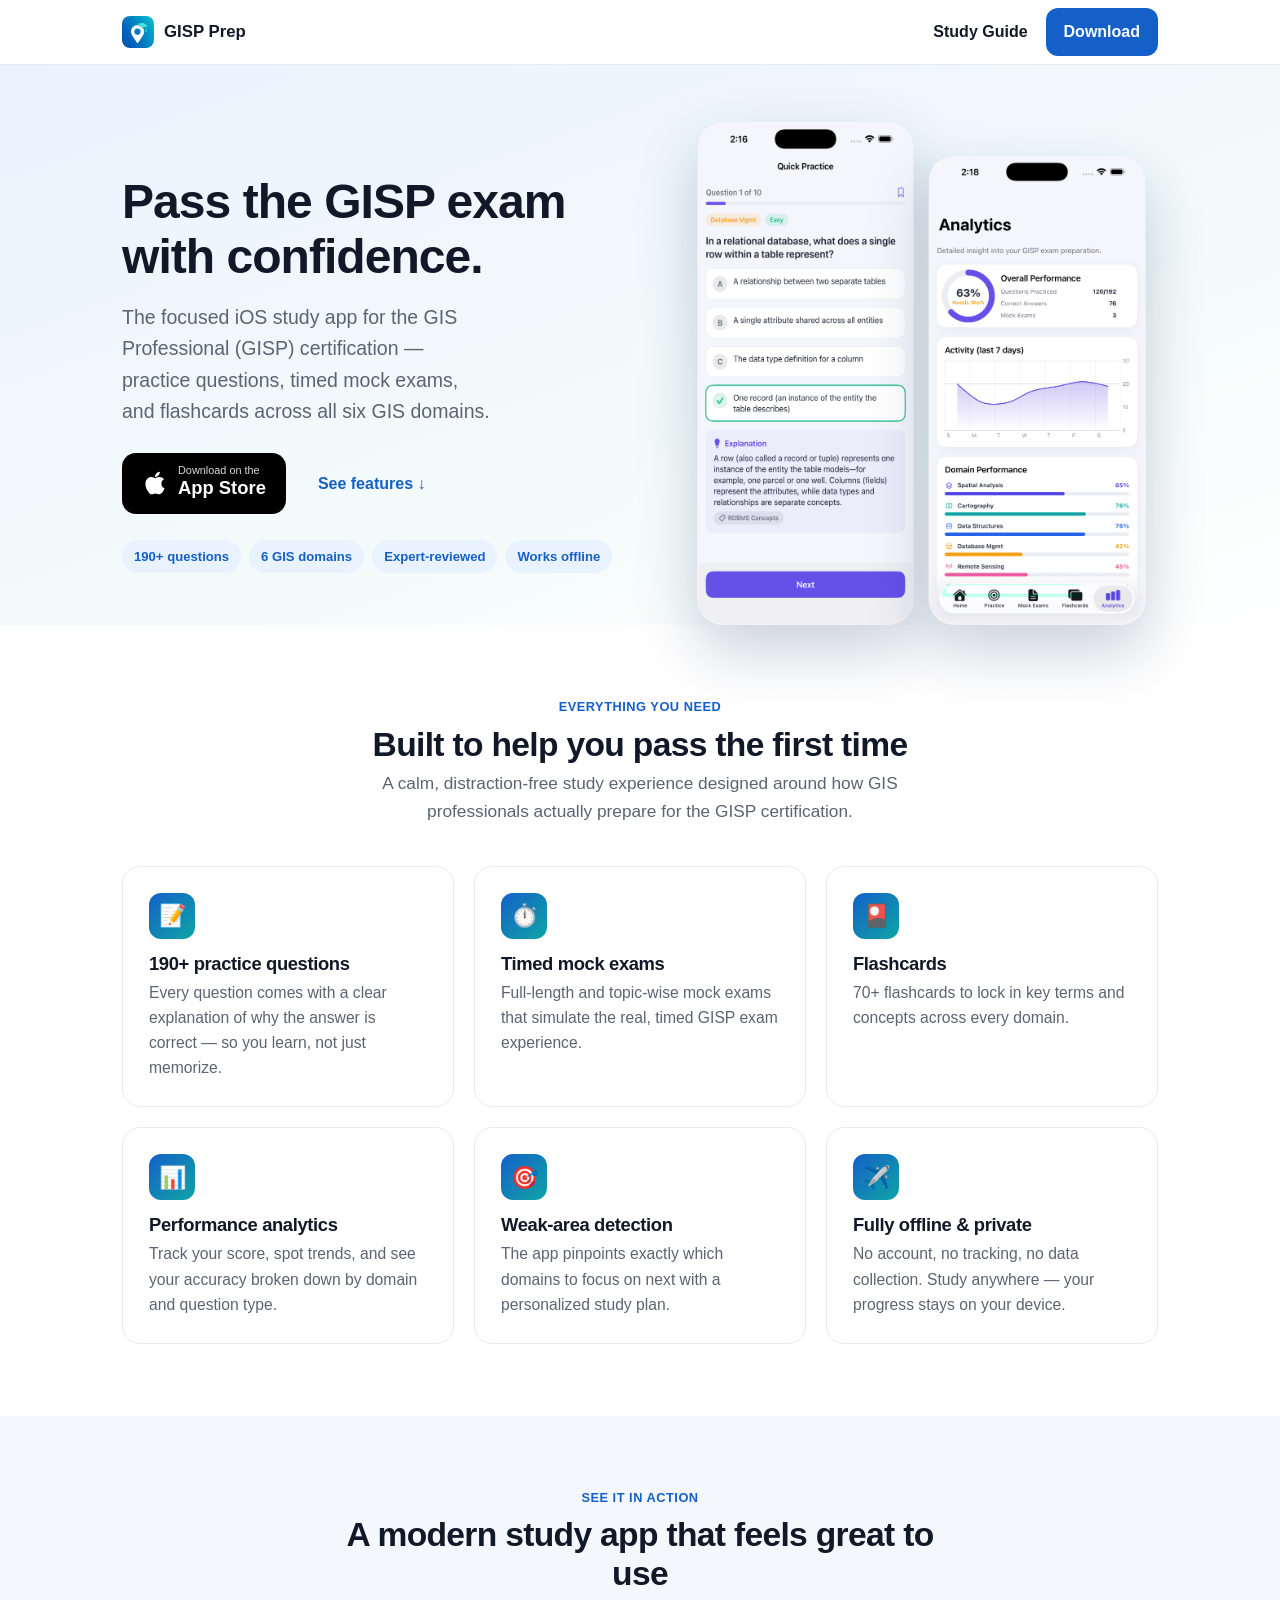
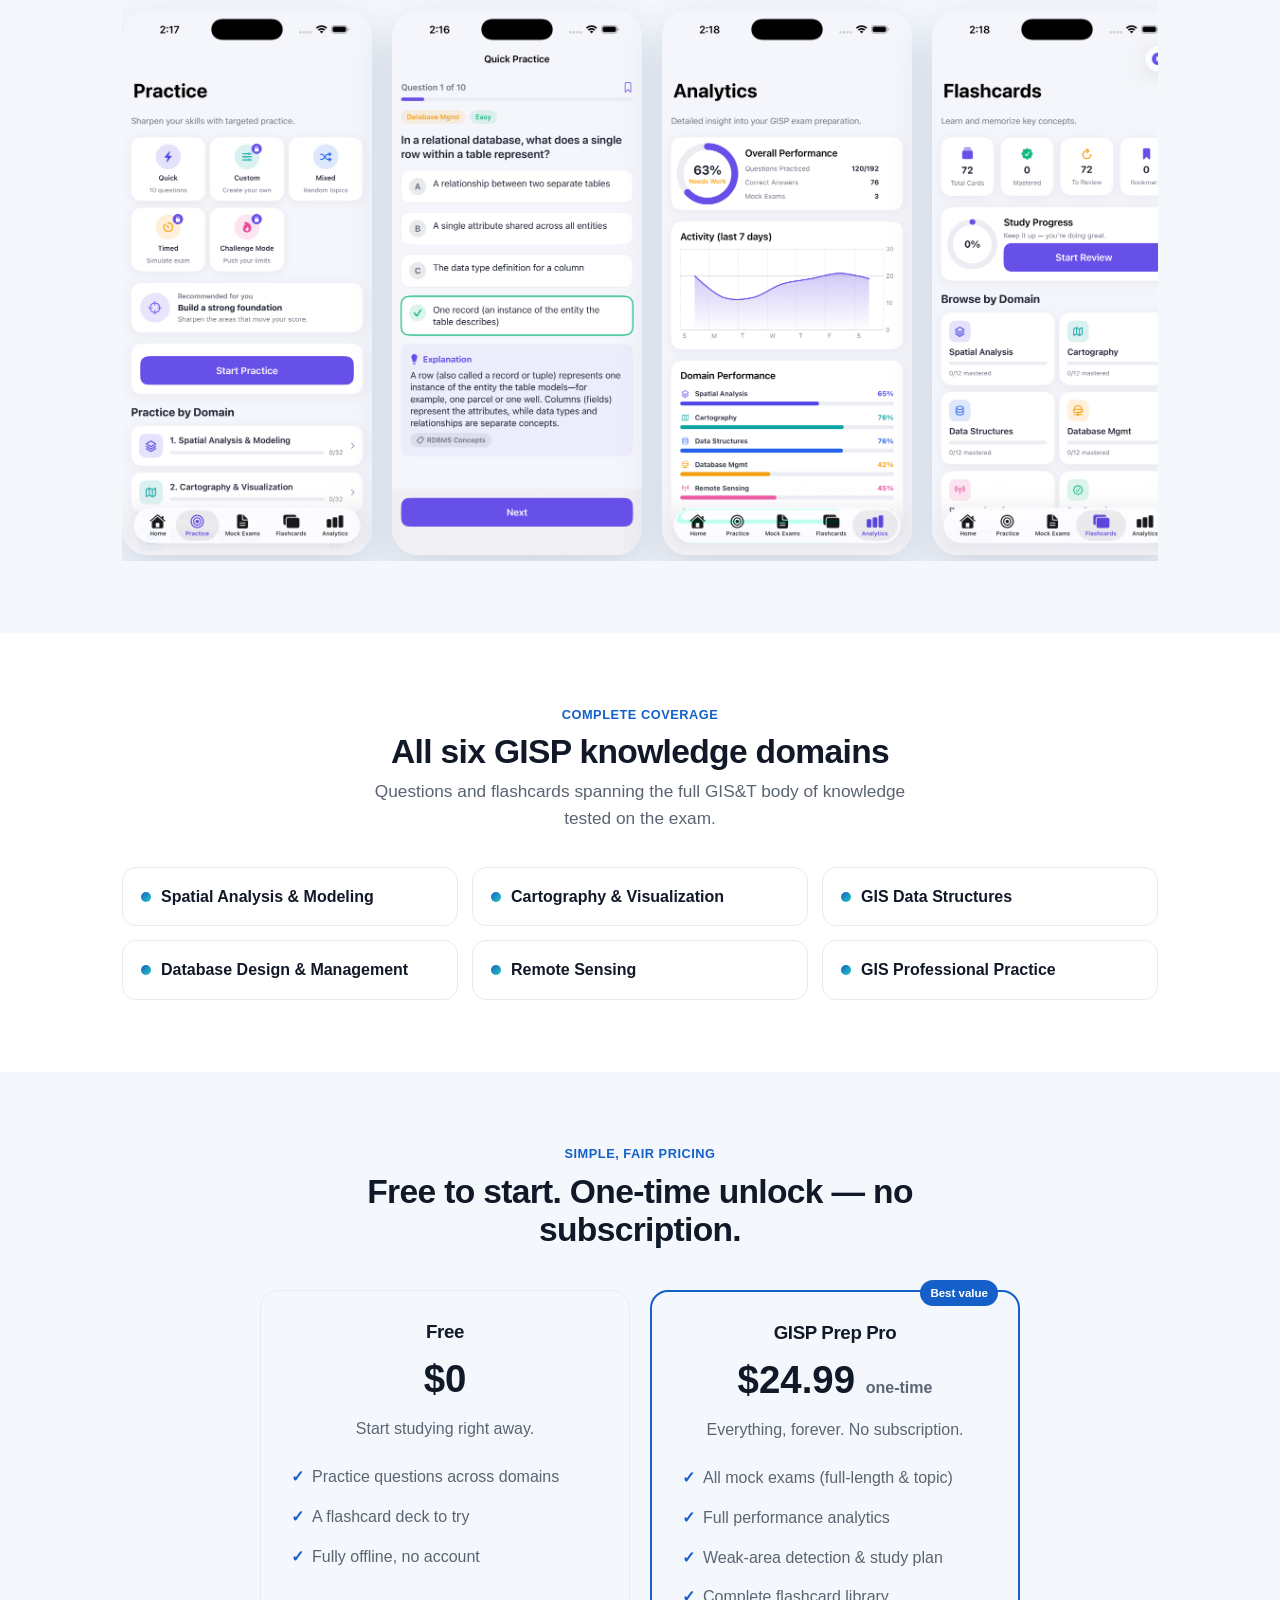
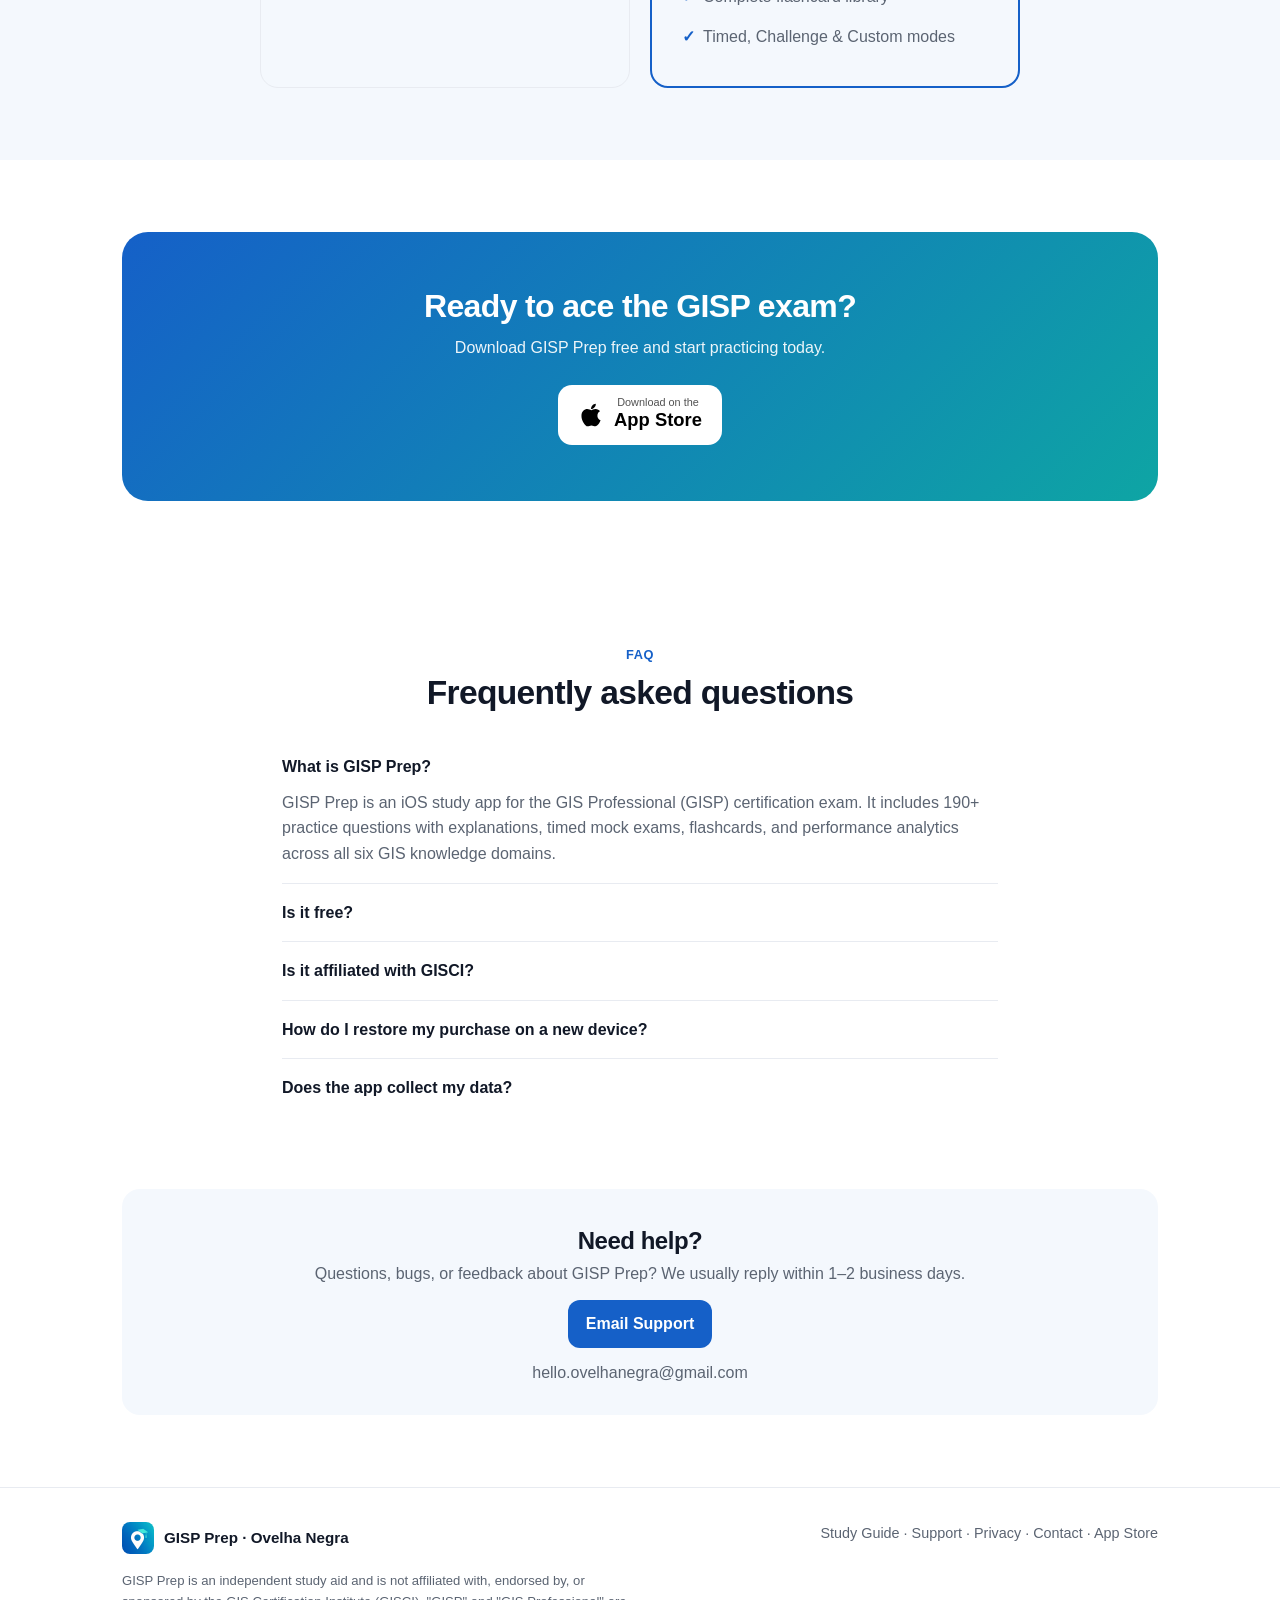
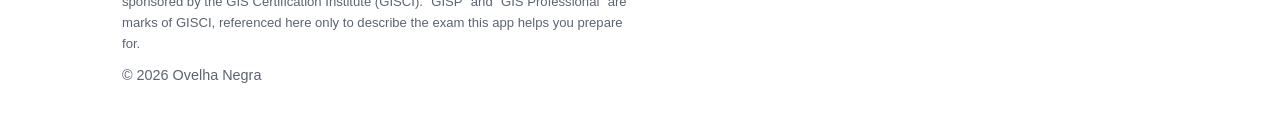
==== commit 99a97be1: "Add GISP exam study guide (content SEO) + link from landing Co-Authored-By: Claude Opus 4.8 <noreply" ====
--- a/GISPApp/index.html
+++ b/GISPApp/index.html
@@ -169,7 +169,10 @@
 <nav>
   <div class="wrap row">
     <div class="brand"><img src="img/icon.png" alt="GISP Prep app icon" /> GISP Prep</div>
-    <a class="btn btn-primary" href="https://apps.apple.com/us/app/gisp-prep-gis-exam-practice/id6785084756">Download</a>
+    <div style="display:flex;align-items:center;gap:18px">
+      <a href="gisp-exam-study-guide/" style="font-weight:600;color:var(--ink)">Study Guide</a>
+      <a class="btn btn-primary" href="https://apps.apple.com/us/app/gisp-prep-gis-exam-practice/id6785084756">Download</a>
+    </div>
   </div>
 </nav>
 
@@ -334,7 +337,7 @@
     <div class="frow">
       <div class="brand" style="font-size:.95rem"><img src="img/icon.png" alt="" /> GISP Prep · Ovelha Negra</div>
       <div>
-        <a href="#support">Support</a> · <a href="privacy.html">Privacy</a> · <a href="mailto:hello.ovelhanegra@gmail.com">Contact</a> · <a href="https://apps.apple.com/us/app/gisp-prep-gis-exam-practice/id6785084756">App Store</a>
+        <a href="gisp-exam-study-guide/">Study Guide</a> · <a href="#support">Support</a> · <a href="privacy.html">Privacy</a> · <a href="mailto:hello.ovelhanegra@gmail.com">Contact</a> · <a href="https://apps.apple.com/us/app/gisp-prep-gis-exam-practice/id6785084756">App Store</a>
       </div>
     </div>
     <p class="disc muted">GISP Prep is an independent study aid and is not affiliated with, endorsed by, or sponsored by the GIS Certification Institute (GISCI). "GISP" and "GIS Professional" are marks of GISCI, referenced here only to describe the exam this app helps you prepare for.</p>
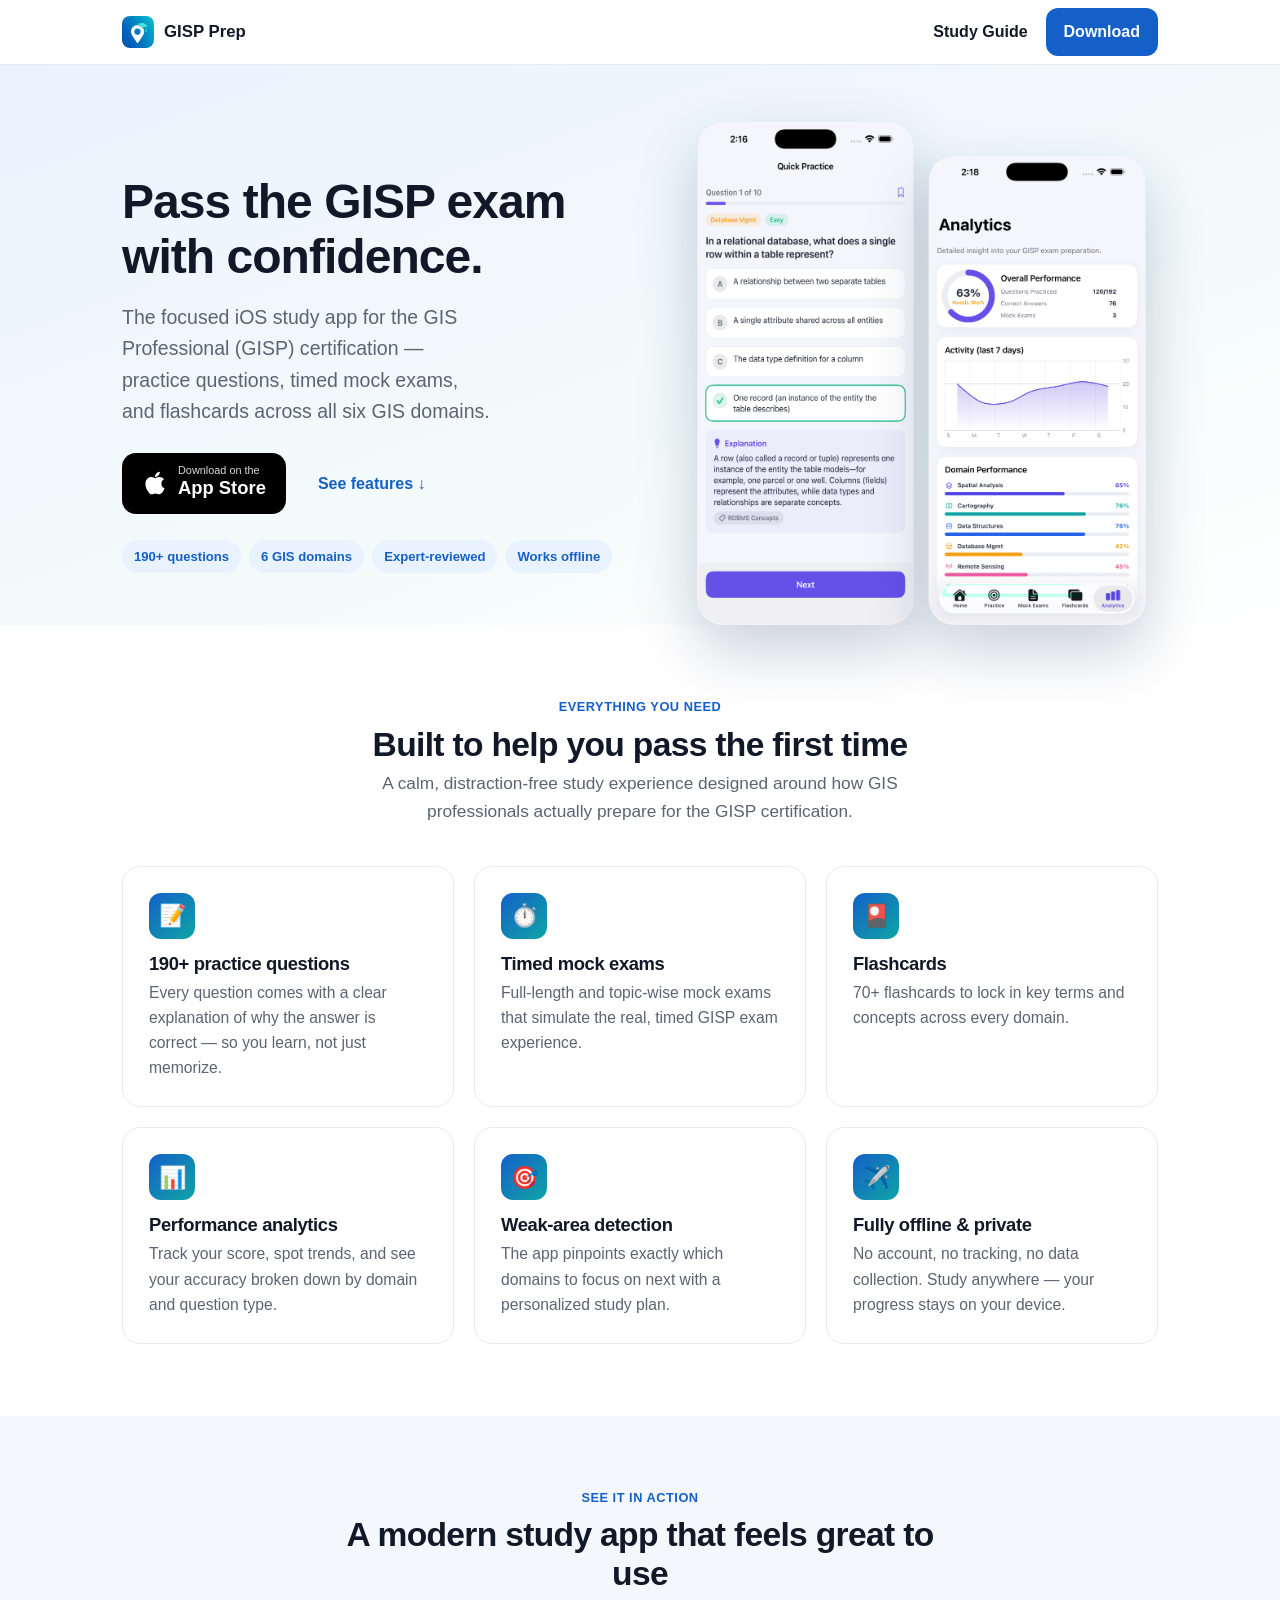
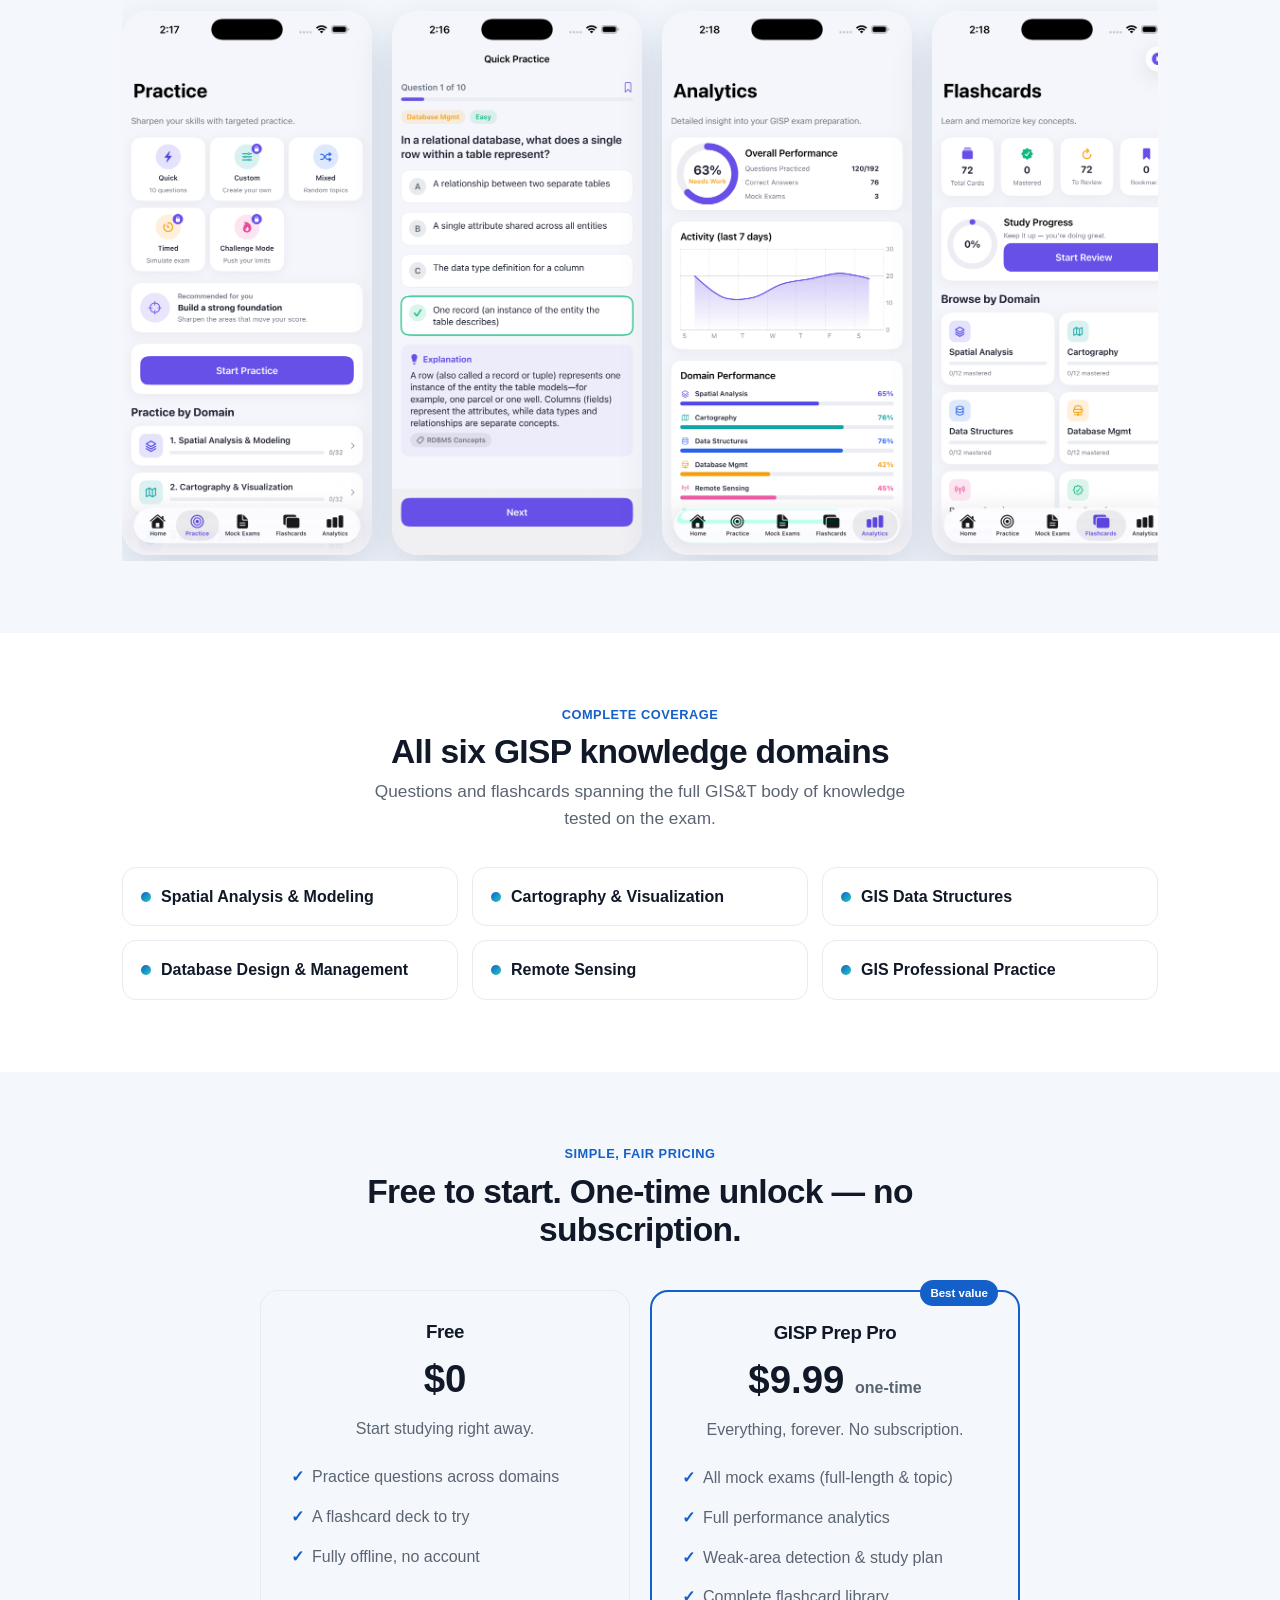
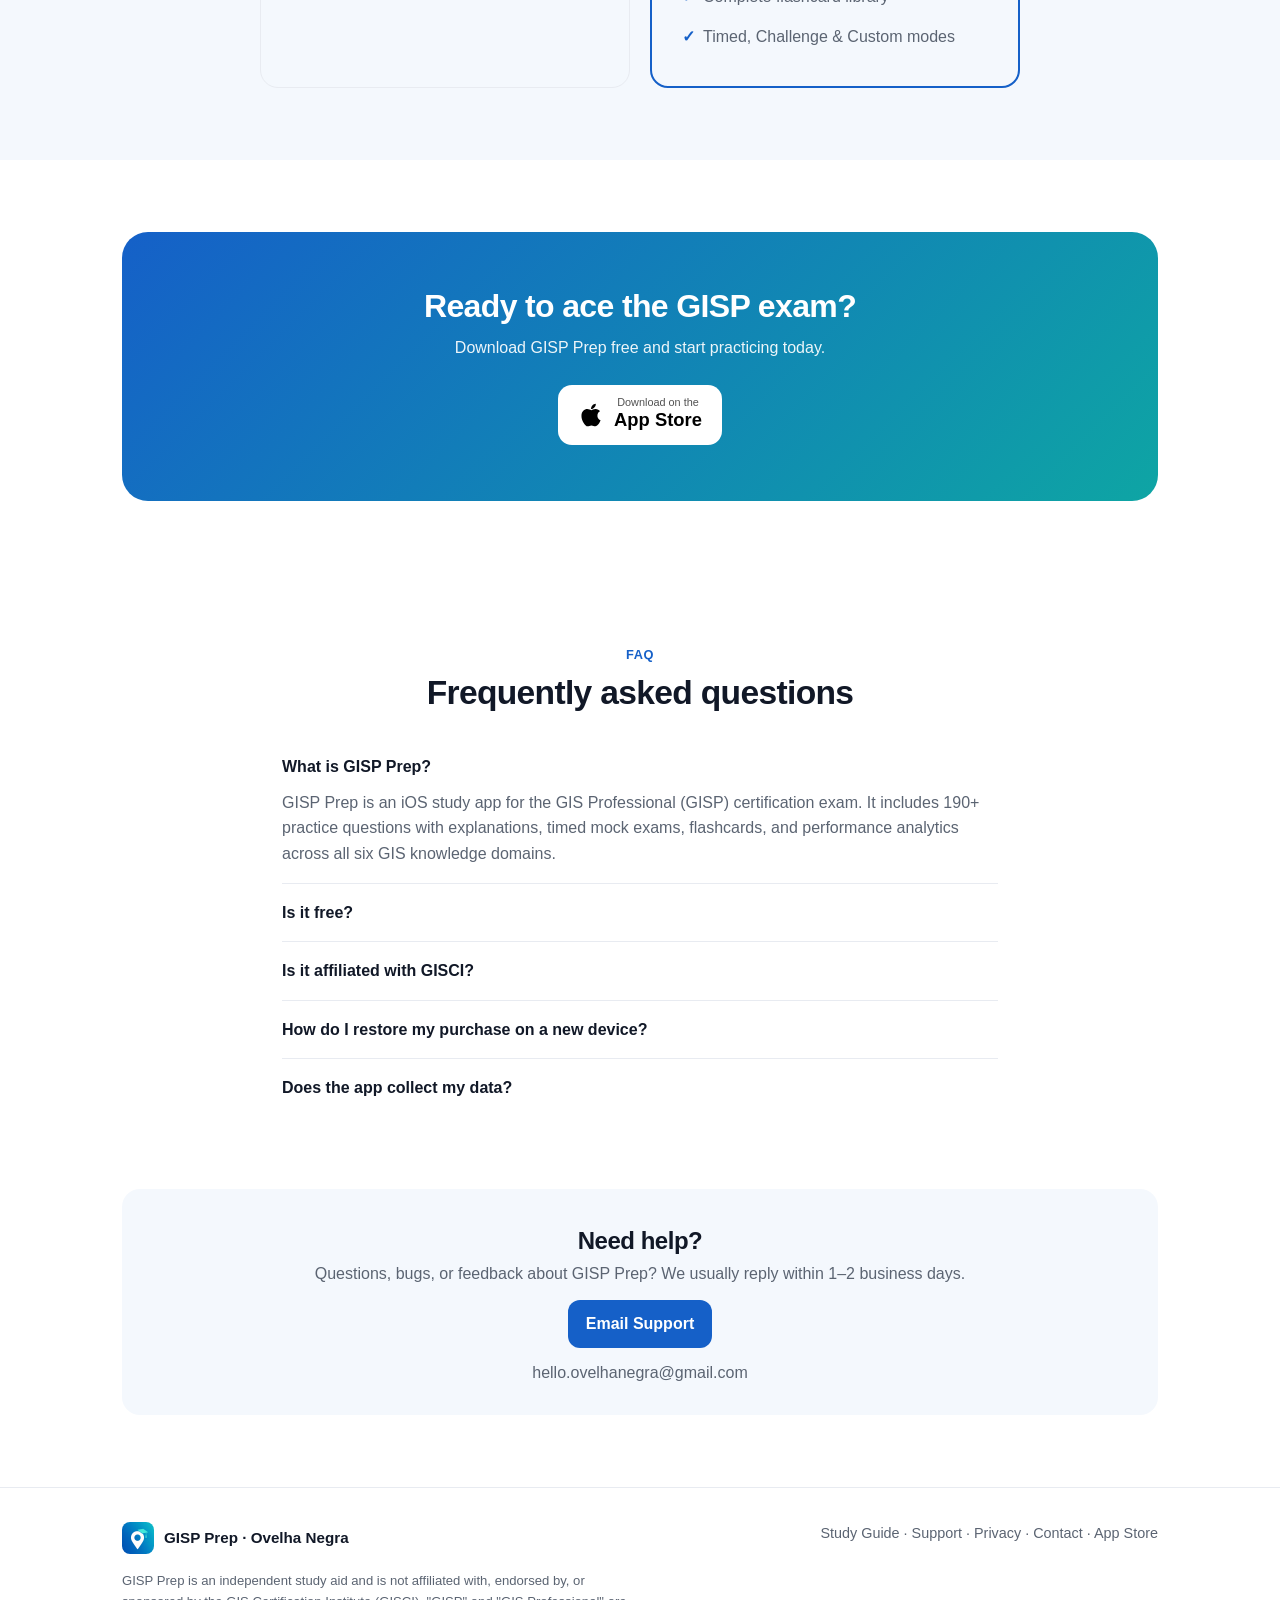
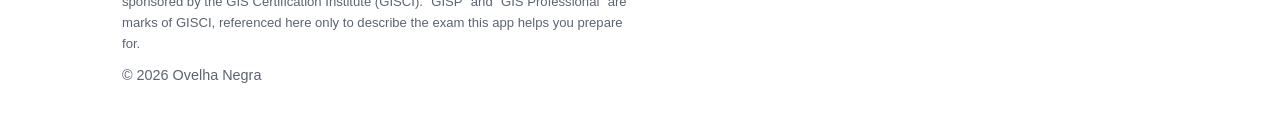
==== commit 563d024c: "Pro is $9.99 now (was $24.99) + iOS Smart App Banner Co-Authored-By: Claude Fable 5 <noreply@anthrop" ====
--- a/GISPApp/index.html
+++ b/GISPApp/index.html
@@ -7,6 +7,7 @@
 <meta name="description" content="Prepare for the GIS Professional (GISP) certification exam with GISP Prep: 190+ expert-reviewed practice questions, timed mock exams, flashcards, and analytics across all six GIS domains. Free on iOS." />
 <meta name="keywords" content="GISP exam prep, GIS Professional certification, GISP practice questions, GIS certification exam, GISP study app, GIS exam practice, GISCI exam, geospatial certification study" />
 <link rel="canonical" href="https://ovelhanegra.io/GISPApp/" />
+<meta name="apple-itunes-app" content="app-id=6785084756" />
 <meta name="theme-color" content="#1560c8" />
 <meta name="robots" content="index, follow" />
 
@@ -43,7 +44,7 @@
   "author": { "@type": "Organization", "name": "Ovelha Negra", "url": "https://ovelhanegra.io" },
   "offers": [
     { "@type": "Offer", "price": "0", "priceCurrency": "USD", "description": "Free download" },
-    { "@type": "Offer", "price": "24.99", "priceCurrency": "USD", "description": "GISP Prep Pro — one-time unlock" }
+    { "@type": "Offer", "price": "9.99", "priceCurrency": "USD", "description": "GISP Prep Pro — one-time unlock" }
   ]
 }
 </script>
@@ -54,7 +55,7 @@
   "@type": "FAQPage",
   "mainEntity": [
     { "@type": "Question", "name": "What is GISP Prep?", "acceptedAnswer": { "@type": "Answer", "text": "GISP Prep is an iOS study app for the GIS Professional (GISP) certification exam. It includes 190+ practice questions with explanations, timed mock exams, flashcards, and performance analytics across all six GIS knowledge domains." } },
-    { "@type": "Question", "name": "Is GISP Prep free?", "acceptedAnswer": { "@type": "Answer", "text": "Yes — the app is free to download and start studying. A one-time GISP Prep Pro purchase ($24.99, no subscription) unlocks all mock exams, analytics, the full flashcard library, and timed/challenge/custom practice." } },
+    { "@type": "Question", "name": "Is GISP Prep free?", "acceptedAnswer": { "@type": "Answer", "text": "Yes — the app is free to download and start studying. A one-time GISP Prep Pro purchase ($9.99, no subscription) unlocks all mock exams, analytics, the full flashcard library, and timed/challenge/custom practice." } },
     { "@type": "Question", "name": "Is it affiliated with GISCI?", "acceptedAnswer": { "@type": "Answer", "text": "No. GISP Prep is an independent study aid and is not affiliated with or endorsed by the GIS Certification Institute (GISCI). All questions are original." } },
     { "@type": "Question", "name": "Does the app collect my data?", "acceptedAnswer": { "@type": "Answer", "text": "No. GISP Prep works fully offline, requires no account, and does not collect personal data. Your progress stays on your device." } }
   ]
@@ -278,7 +279,7 @@
       <div class="price pro">
         <span class="badge">Best value</span>
         <h3>GISP Prep Pro</h3>
-        <div class="amt">$24.99 <span style="font-size:1rem;font-weight:600;color:var(--sub)">one-time</span></div>
+        <div class="amt">$9.99 <span style="font-size:1rem;font-weight:600;color:var(--sub)">one-time</span></div>
         <p class="muted">Everything, forever. No subscription.</p>
         <ul>
           <li>All mock exams (full-length &amp; topic)</li>
@@ -312,7 +313,7 @@
     <div class="center"><div class="eyebrow">FAQ</div><h2 class="title">Frequently asked questions</h2></div>
     <div style="margin-top:26px">
       <details open><summary>What is GISP Prep?</summary><p>GISP Prep is an iOS study app for the GIS Professional (GISP) certification exam. It includes 190+ practice questions with explanations, timed mock exams, flashcards, and performance analytics across all six GIS knowledge domains.</p></details>
-      <details><summary>Is it free?</summary><p>Yes — download and start studying for free. A one-time <strong>GISP Prep Pro</strong> purchase ($24.99, no subscription) unlocks all mock exams, analytics, the full flashcard library, and Timed/Challenge/Custom practice.</p></details>
+      <details><summary>Is it free?</summary><p>Yes — download and start studying for free. A one-time <strong>GISP Prep Pro</strong> purchase ($9.99, no subscription) unlocks all mock exams, analytics, the full flashcard library, and Timed/Challenge/Custom practice.</p></details>
       <details><summary>Is it affiliated with GISCI?</summary><p>No. GISP Prep is an independent study aid and is not affiliated with or endorsed by the GIS Certification Institute (GISCI). All questions are original.</p></details>
       <details><summary>How do I restore my purchase on a new device?</summary><p>Open the app → tap any Pro feature → the upgrade screen → <strong>Restore Purchase</strong>. As long as you're using the same Apple Account, Pro restores at no charge.</p></details>
       <details><summary>Does the app collect my data?</summary><p>No. GISP Prep works fully offline, requires no account, and collects no personal data. See our <a href="privacy.html">Privacy Policy</a>.</p></details>
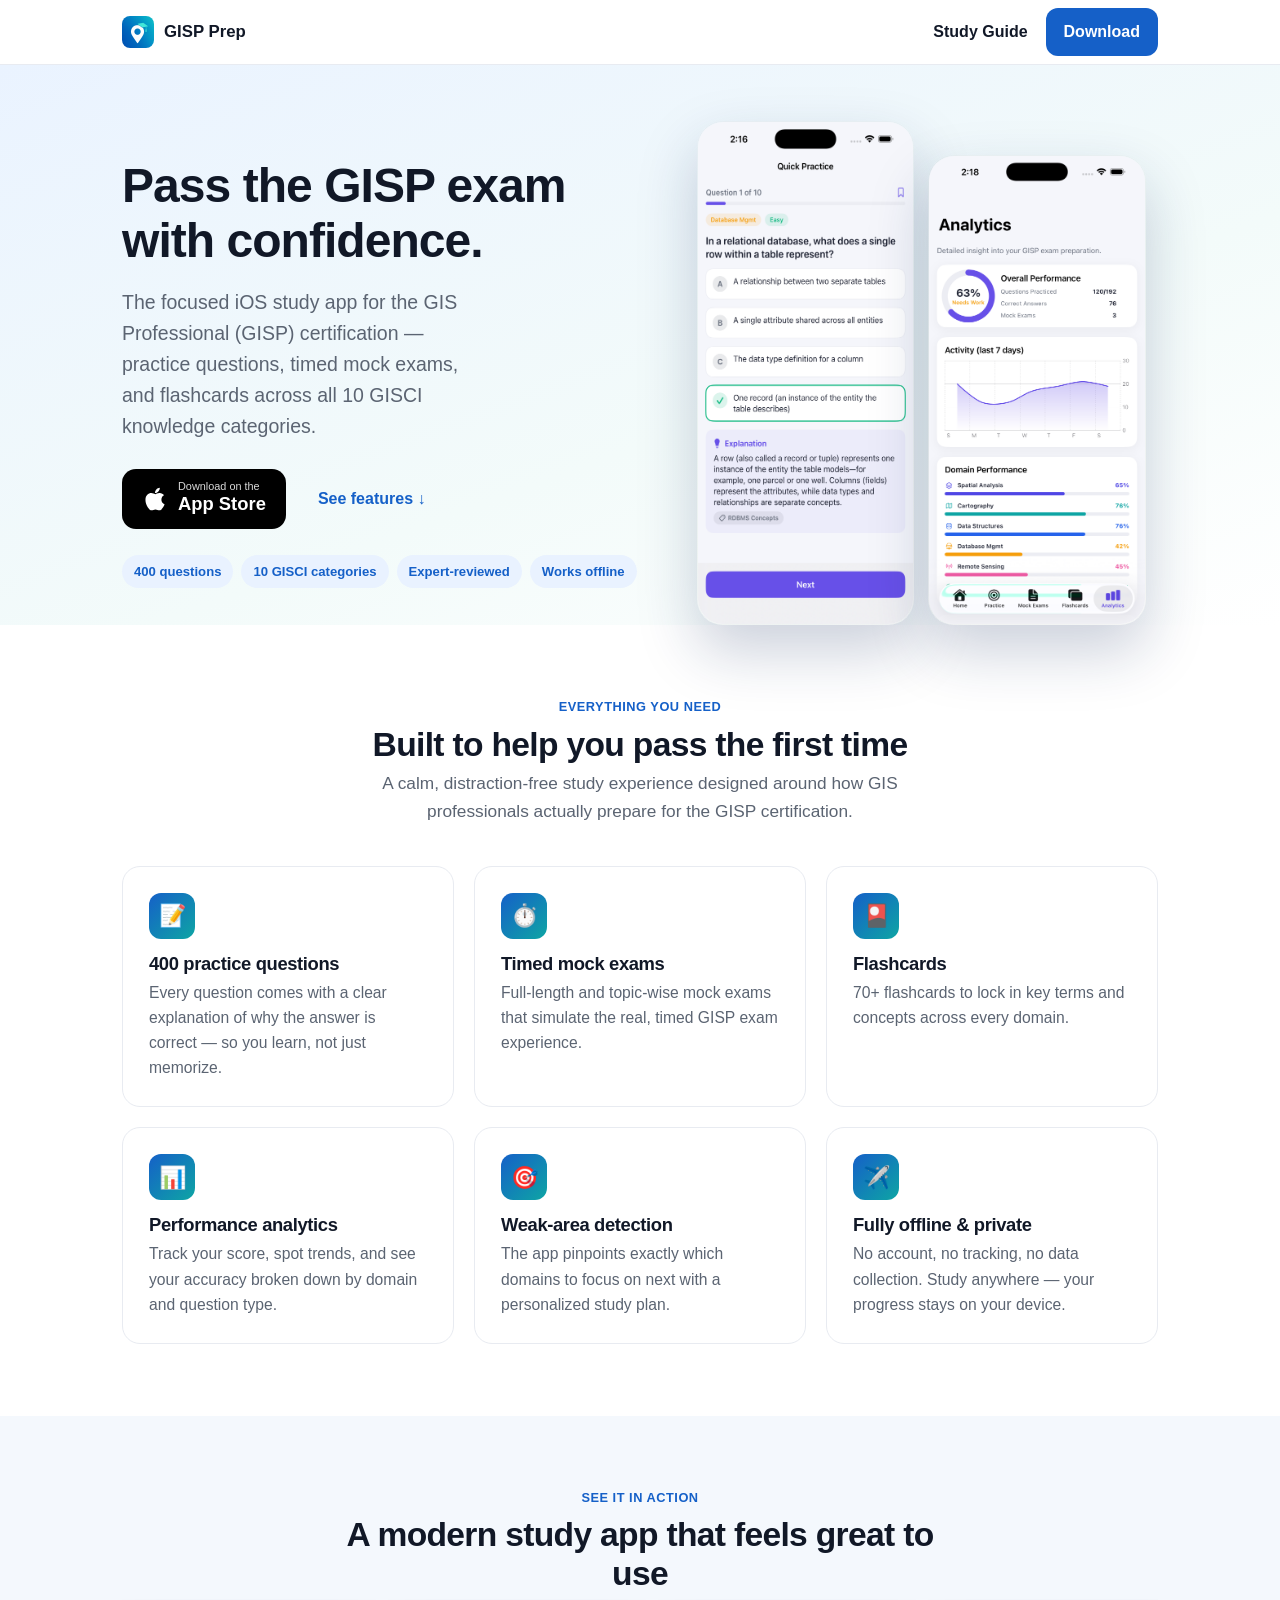
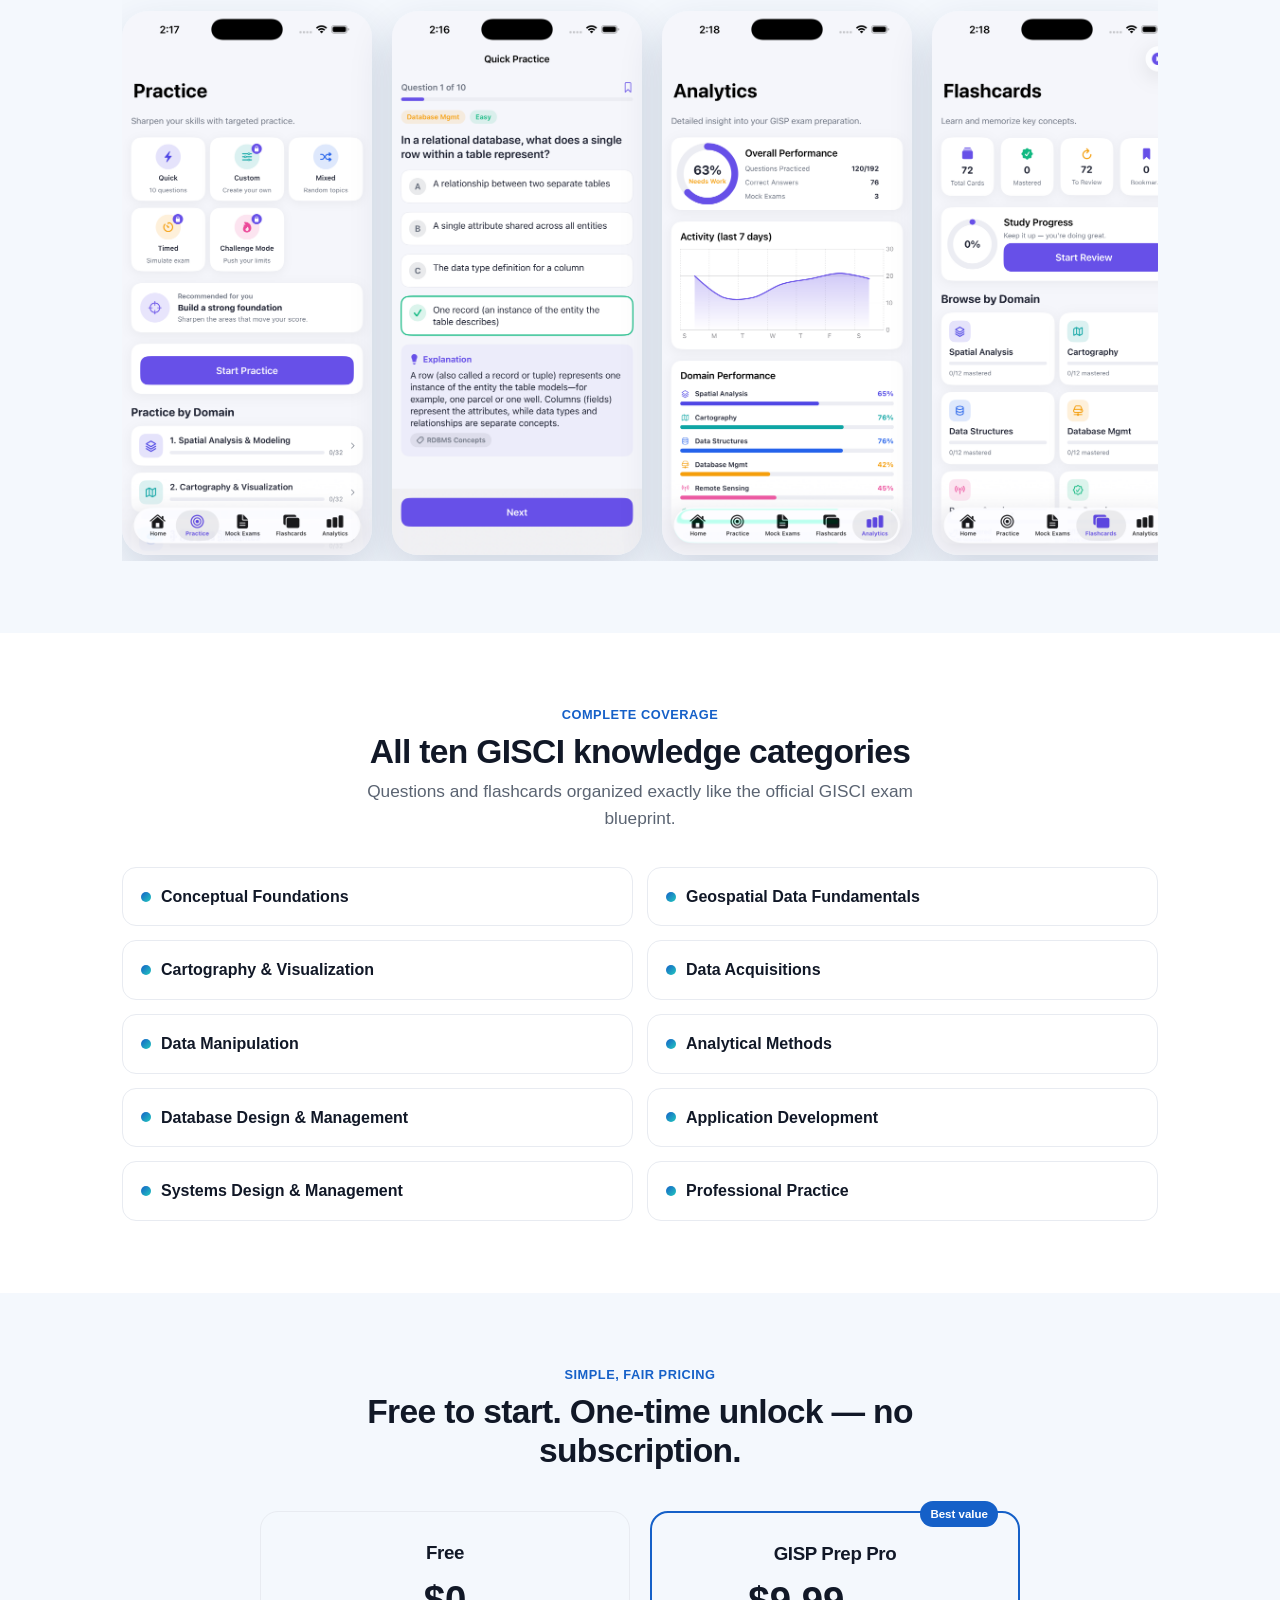
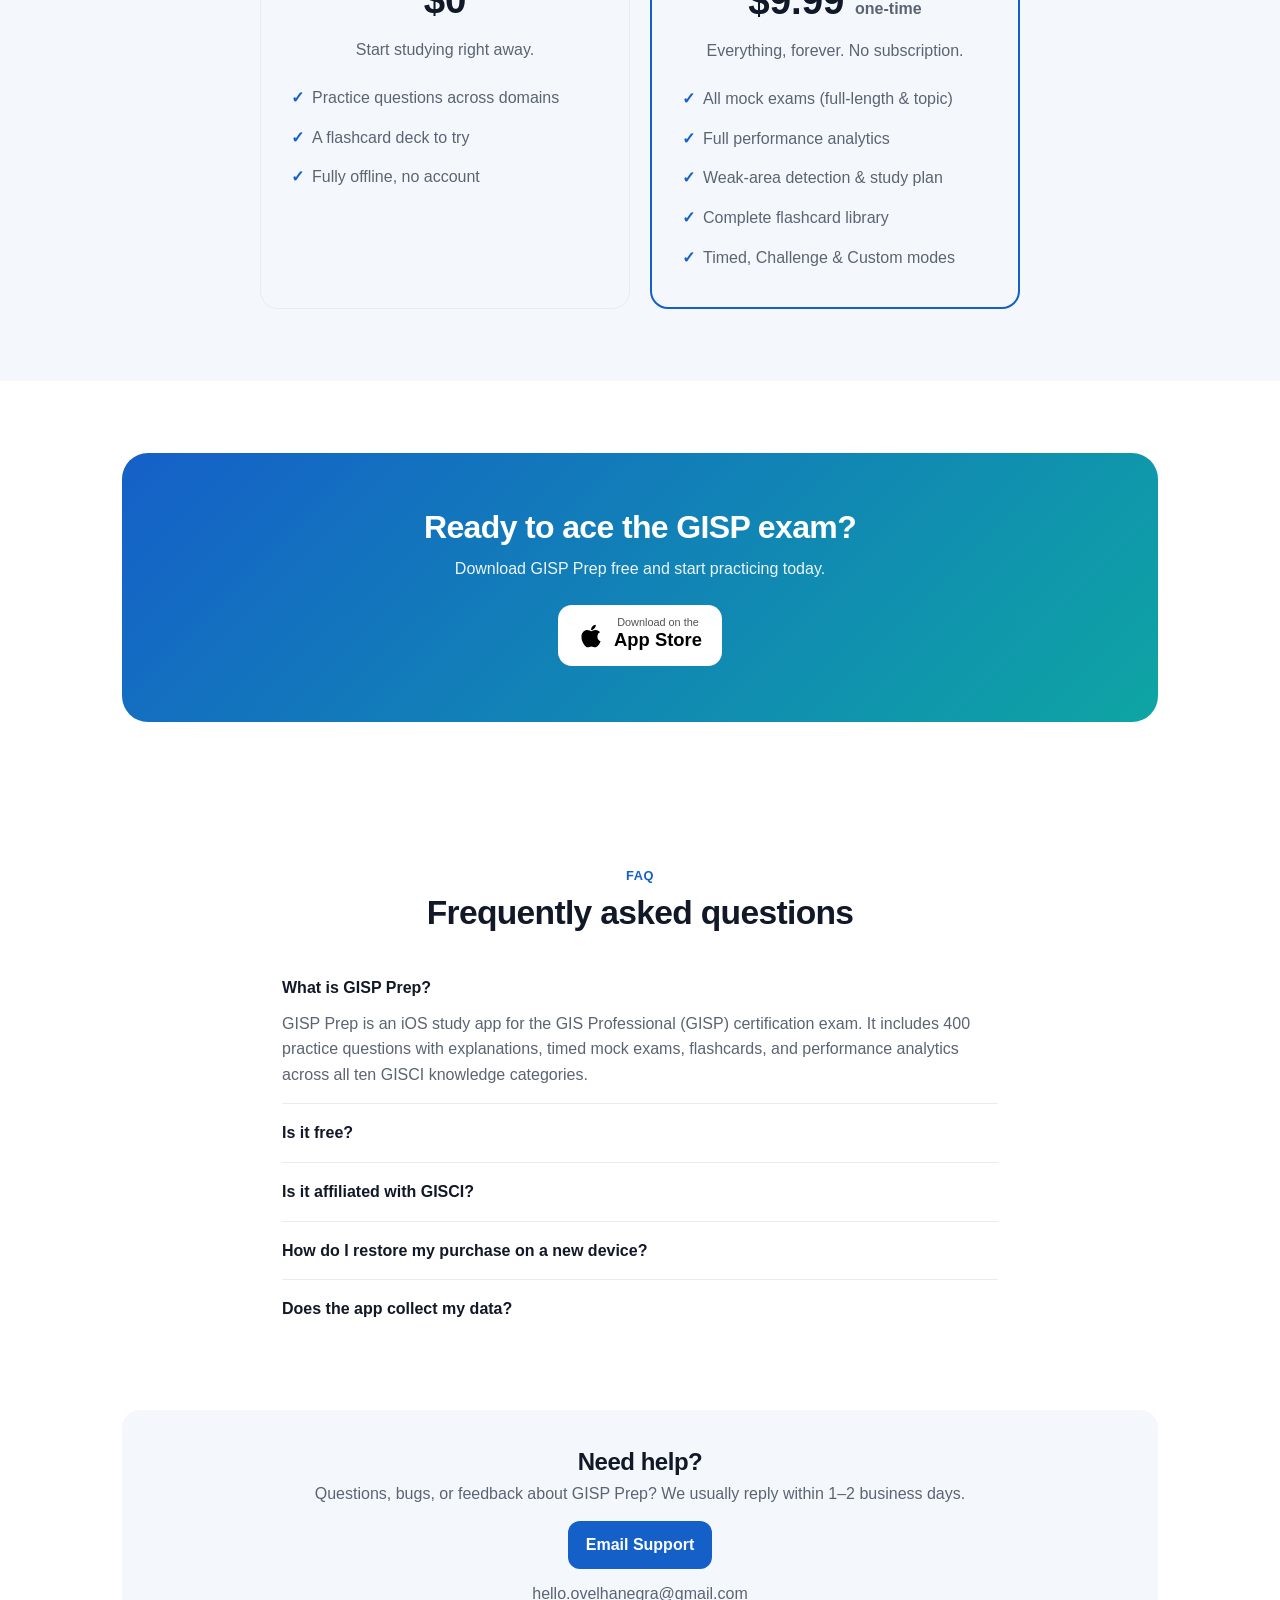
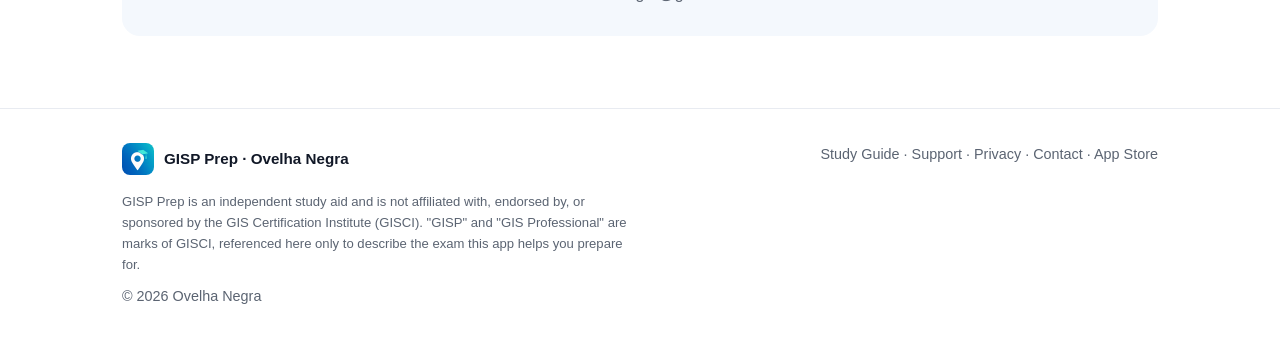
==== commit 4a4b8839: "Landing: 400 questions across the ten GISCI knowledge categories (release with 1.1) Co-Authored-By: " ====
--- a/GISPApp/index.html
+++ b/GISPApp/index.html
@@ -4,7 +4,7 @@
 <meta charset="UTF-8" />
 <meta name="viewport" content="width=device-width, initial-scale=1.0" />
 <title>GISP Prep — GIS Professional Exam Practice App | Mock Exams &amp; Flashcards</title>
-<meta name="description" content="Prepare for the GIS Professional (GISP) certification exam with GISP Prep: 190+ expert-reviewed practice questions, timed mock exams, flashcards, and analytics across all six GIS domains. Free on iOS." />
+<meta name="description" content="Prepare for the GIS Professional (GISP) certification exam with GISP Prep: 400 expert-reviewed practice questions, timed mock exams, flashcards, and analytics across all 10 GISCI knowledge categories. Free on iOS." />
 <meta name="keywords" content="GISP exam prep, GIS Professional certification, GISP practice questions, GIS certification exam, GISP study app, GIS exam practice, GISCI exam, geospatial certification study" />
 <link rel="canonical" href="https://ovelhanegra.io/GISPApp/" />
 <meta name="apple-itunes-app" content="app-id=6785084756" />
@@ -15,14 +15,14 @@
 <meta property="og:type" content="website" />
 <meta property="og:site_name" content="Ovelha Negra" />
 <meta property="og:title" content="GISP Prep — Pass the GIS Professional (GISP) Exam" />
-<meta property="og:description" content="190+ expert-reviewed questions, timed mock exams, flashcards & analytics across all six GIS domains. Free on the App Store." />
+<meta property="og:description" content="400 expert-reviewed questions, timed mock exams, flashcards & analytics across all 10 GISCI knowledge categories. Free on the App Store." />
 <meta property="og:url" content="https://ovelhanegra.io/GISPApp/" />
 <meta property="og:image" content="https://ovelhanegra.io/GISPApp/img/og.png" />
 
 <!-- Twitter -->
 <meta name="twitter:card" content="summary_large_image" />
 <meta name="twitter:title" content="GISP Prep — Pass the GIS Professional (GISP) Exam" />
-<meta name="twitter:description" content="190+ expert-reviewed questions, timed mock exams, flashcards & analytics across all six GIS domains. Free on the App Store." />
+<meta name="twitter:description" content="400 expert-reviewed questions, timed mock exams, flashcards & analytics across all 10 GISCI knowledge categories. Free on the App Store." />
 <meta name="twitter:image" content="https://ovelhanegra.io/GISPApp/img/og.png" />
 
 <link rel="icon" href="img/icon.png" />
@@ -36,7 +36,7 @@
   "name": "GISP Prep: GIS Exam Practice",
   "operatingSystem": "iOS 17.0 or later",
   "applicationCategory": "EducationalApplication",
-  "description": "Study app for the GIS Professional (GISP) certification exam: 190+ practice questions with explanations, timed mock exams, flashcards, and performance analytics across all six GIS knowledge domains.",
+  "description": "Study app for the GIS Professional (GISP) certification exam: 400 practice questions with explanations, timed mock exams, flashcards, and performance analytics across all ten GISCI knowledge categories.",
   "url": "https://ovelhanegra.io/GISPApp/",
   "downloadUrl": "https://apps.apple.com/us/app/gisp-prep-gis-exam-practice/id6785084756",
   "installUrl": "https://apps.apple.com/us/app/gisp-prep-gis-exam-practice/id6785084756",
@@ -54,7 +54,7 @@
   "@context": "https://schema.org",
   "@type": "FAQPage",
   "mainEntity": [
-    { "@type": "Question", "name": "What is GISP Prep?", "acceptedAnswer": { "@type": "Answer", "text": "GISP Prep is an iOS study app for the GIS Professional (GISP) certification exam. It includes 190+ practice questions with explanations, timed mock exams, flashcards, and performance analytics across all six GIS knowledge domains." } },
+    { "@type": "Question", "name": "What is GISP Prep?", "acceptedAnswer": { "@type": "Answer", "text": "GISP Prep is an iOS study app for the GIS Professional (GISP) certification exam. It includes 400 practice questions with explanations, timed mock exams, flashcards, and performance analytics across all ten GISCI knowledge categories." } },
     { "@type": "Question", "name": "Is GISP Prep free?", "acceptedAnswer": { "@type": "Answer", "text": "Yes — the app is free to download and start studying. A one-time GISP Prep Pro purchase ($9.99, no subscription) unlocks all mock exams, analytics, the full flashcard library, and timed/challenge/custom practice." } },
     { "@type": "Question", "name": "Is it affiliated with GISCI?", "acceptedAnswer": { "@type": "Answer", "text": "No. GISP Prep is an independent study aid and is not affiliated with or endorsed by the GIS Certification Institute (GISCI). All questions are original." } },
     { "@type": "Question", "name": "Does the app collect my data?", "acceptedAnswer": { "@type": "Answer", "text": "No. GISP Prep works fully offline, requires no account, and does not collect personal data. Your progress stays on your device." } }
@@ -120,7 +120,7 @@
   .shot-row img{width:250px;flex:0 0 auto;border-radius:26px;box-shadow:0 18px 44px rgba(16,42,90,.16);scroll-snap-align:center}
 
   /* Domains */
-  .domains{display:grid;grid-template-columns:repeat(3,1fr);gap:14px;margin-top:34px}
+  .domains{display:grid;grid-template-columns:repeat(2,1fr);gap:14px;margin-top:34px}
   .dom{border:1px solid var(--line);border-radius:14px;padding:16px 18px;font-weight:600;display:flex;align-items:center;gap:10px}
   .dot{width:10px;height:10px;border-radius:50%;background:linear-gradient(135deg,var(--blue),var(--teal))}
 
@@ -182,7 +182,7 @@
   <div class="wrap hero-grid">
     <div>
       <h1>Pass the GISP exam with confidence.</h1>
-      <p class="lead">The focused iOS study app for the GIS Professional (GISP) certification — practice questions, timed mock exams, and flashcards across all six GIS domains.</p>
+      <p class="lead">The focused iOS study app for the GIS Professional (GISP) certification — practice questions, timed mock exams, and flashcards across all 10 GISCI knowledge categories.</p>
       <div class="cta">
         <a class="appstore" href="https://apps.apple.com/us/app/gisp-prep-gis-exam-practice/id6785084756" aria-label="Download GISP Prep on the App Store">
           <svg viewBox="0 0 384 512" aria-hidden="true"><path d="M318.7 268.7c-.2-36.7 16.4-64.4 50-84.8-18.8-26.9-47.2-41.7-84.7-44.6-35.5-2.8-74.3 20.7-88.5 20.7-15 0-49.4-19.7-76.4-19.7C63.3 141.2 4 184.8 4 273.5q0 39.3 14.4 81.2c12.8 36.7 59 126.7 107.2 125.2 25.2-.6 43-17.9 75.8-17.9 31.8 0 48.3 17.9 76.4 17.9 48.6-.7 90.4-82.5 102.6-119.3-65.2-30.7-61.7-90-61.7-91.9zm-56.6-164.2c27.3-32.4 24.8-61.9 24-72.5-24.1 1.4-52 16.4-67.9 34.9-17.5 19.8-27.8 44.3-25.6 71.9 26.1 2 49.9-11.4 69.5-34.3z"/></svg>
@@ -191,8 +191,8 @@
         <a class="btn" href="#features" style="color:var(--blue);font-weight:700">See features ↓</a>
       </div>
       <div class="trust">
-        <span class="pill">190+ questions</span>
-        <span class="pill">6 GIS domains</span>
+        <span class="pill">400 questions</span>
+        <span class="pill">10 GISCI categories</span>
         <span class="pill">Expert-reviewed</span>
         <span class="pill">Works offline</span>
       </div>
@@ -213,7 +213,7 @@
       <p class="lead-2 center">A calm, distraction-free study experience designed around how GIS professionals actually prepare for the GISP certification.</p>
     </div>
     <div class="grid g3">
-      <div class="card"><div class="ic">📝</div><h3>190+ practice questions</h3><p>Every question comes with a clear explanation of why the answer is correct — so you learn, not just memorize.</p></div>
+      <div class="card"><div class="ic">📝</div><h3>400 practice questions</h3><p>Every question comes with a clear explanation of why the answer is correct — so you learn, not just memorize.</p></div>
       <div class="card"><div class="ic">⏱️</div><h3>Timed mock exams</h3><p>Full-length and topic-wise mock exams that simulate the real, timed GISP exam experience.</p></div>
       <div class="card"><div class="ic">🎴</div><h3>Flashcards</h3><p>70+ flashcards to lock in key terms and concepts across every domain.</p></div>
       <div class="card"><div class="ic">📊</div><h3>Performance analytics</h3><p>Track your score, spot trends, and see your accuracy broken down by domain and question type.</p></div>
@@ -244,16 +244,20 @@
   <div class="wrap">
     <div class="center" style="max-width:640px">
       <div class="eyebrow">Complete coverage</div>
-      <h2 class="title">All six GISP knowledge domains</h2>
-      <p class="lead-2 center">Questions and flashcards spanning the full GIS&amp;T body of knowledge tested on the exam.</p>
+      <h2 class="title">All ten GISCI knowledge categories</h2>
+      <p class="lead-2 center">Questions and flashcards organized exactly like the official GISCI exam blueprint.</p>
     </div>
     <div class="domains">
-      <div class="dom"><span class="dot"></span>Spatial Analysis &amp; Modeling</div>
+      <div class="dom"><span class="dot"></span>Conceptual Foundations</div>
+      <div class="dom"><span class="dot"></span>Geospatial Data Fundamentals</div>
       <div class="dom"><span class="dot"></span>Cartography &amp; Visualization</div>
-      <div class="dom"><span class="dot"></span>GIS Data Structures</div>
+      <div class="dom"><span class="dot"></span>Data Acquisitions</div>
+      <div class="dom"><span class="dot"></span>Data Manipulation</div>
+      <div class="dom"><span class="dot"></span>Analytical Methods</div>
       <div class="dom"><span class="dot"></span>Database Design &amp; Management</div>
-      <div class="dom"><span class="dot"></span>Remote Sensing</div>
-      <div class="dom"><span class="dot"></span>GIS Professional Practice</div>
+      <div class="dom"><span class="dot"></span>Application Development</div>
+      <div class="dom"><span class="dot"></span>Systems Design &amp; Management</div>
+      <div class="dom"><span class="dot"></span>Professional Practice</div>
     </div>
   </div>
 </section>
@@ -312,7 +316,7 @@
   <div class="wrap" style="max-width:760px">
     <div class="center"><div class="eyebrow">FAQ</div><h2 class="title">Frequently asked questions</h2></div>
     <div style="margin-top:26px">
-      <details open><summary>What is GISP Prep?</summary><p>GISP Prep is an iOS study app for the GIS Professional (GISP) certification exam. It includes 190+ practice questions with explanations, timed mock exams, flashcards, and performance analytics across all six GIS knowledge domains.</p></details>
+      <details open><summary>What is GISP Prep?</summary><p>GISP Prep is an iOS study app for the GIS Professional (GISP) certification exam. It includes 400 practice questions with explanations, timed mock exams, flashcards, and performance analytics across all ten GISCI knowledge categories.</p></details>
       <details><summary>Is it free?</summary><p>Yes — download and start studying for free. A one-time <strong>GISP Prep Pro</strong> purchase ($9.99, no subscription) unlocks all mock exams, analytics, the full flashcard library, and Timed/Challenge/Custom practice.</p></details>
       <details><summary>Is it affiliated with GISCI?</summary><p>No. GISP Prep is an independent study aid and is not affiliated with or endorsed by the GIS Certification Institute (GISCI). All questions are original.</p></details>
       <details><summary>How do I restore my purchase on a new device?</summary><p>Open the app → tap any Pro feature → the upgrade screen → <strong>Restore Purchase</strong>. As long as you're using the same Apple Account, Pro restores at no charge.</p></details>
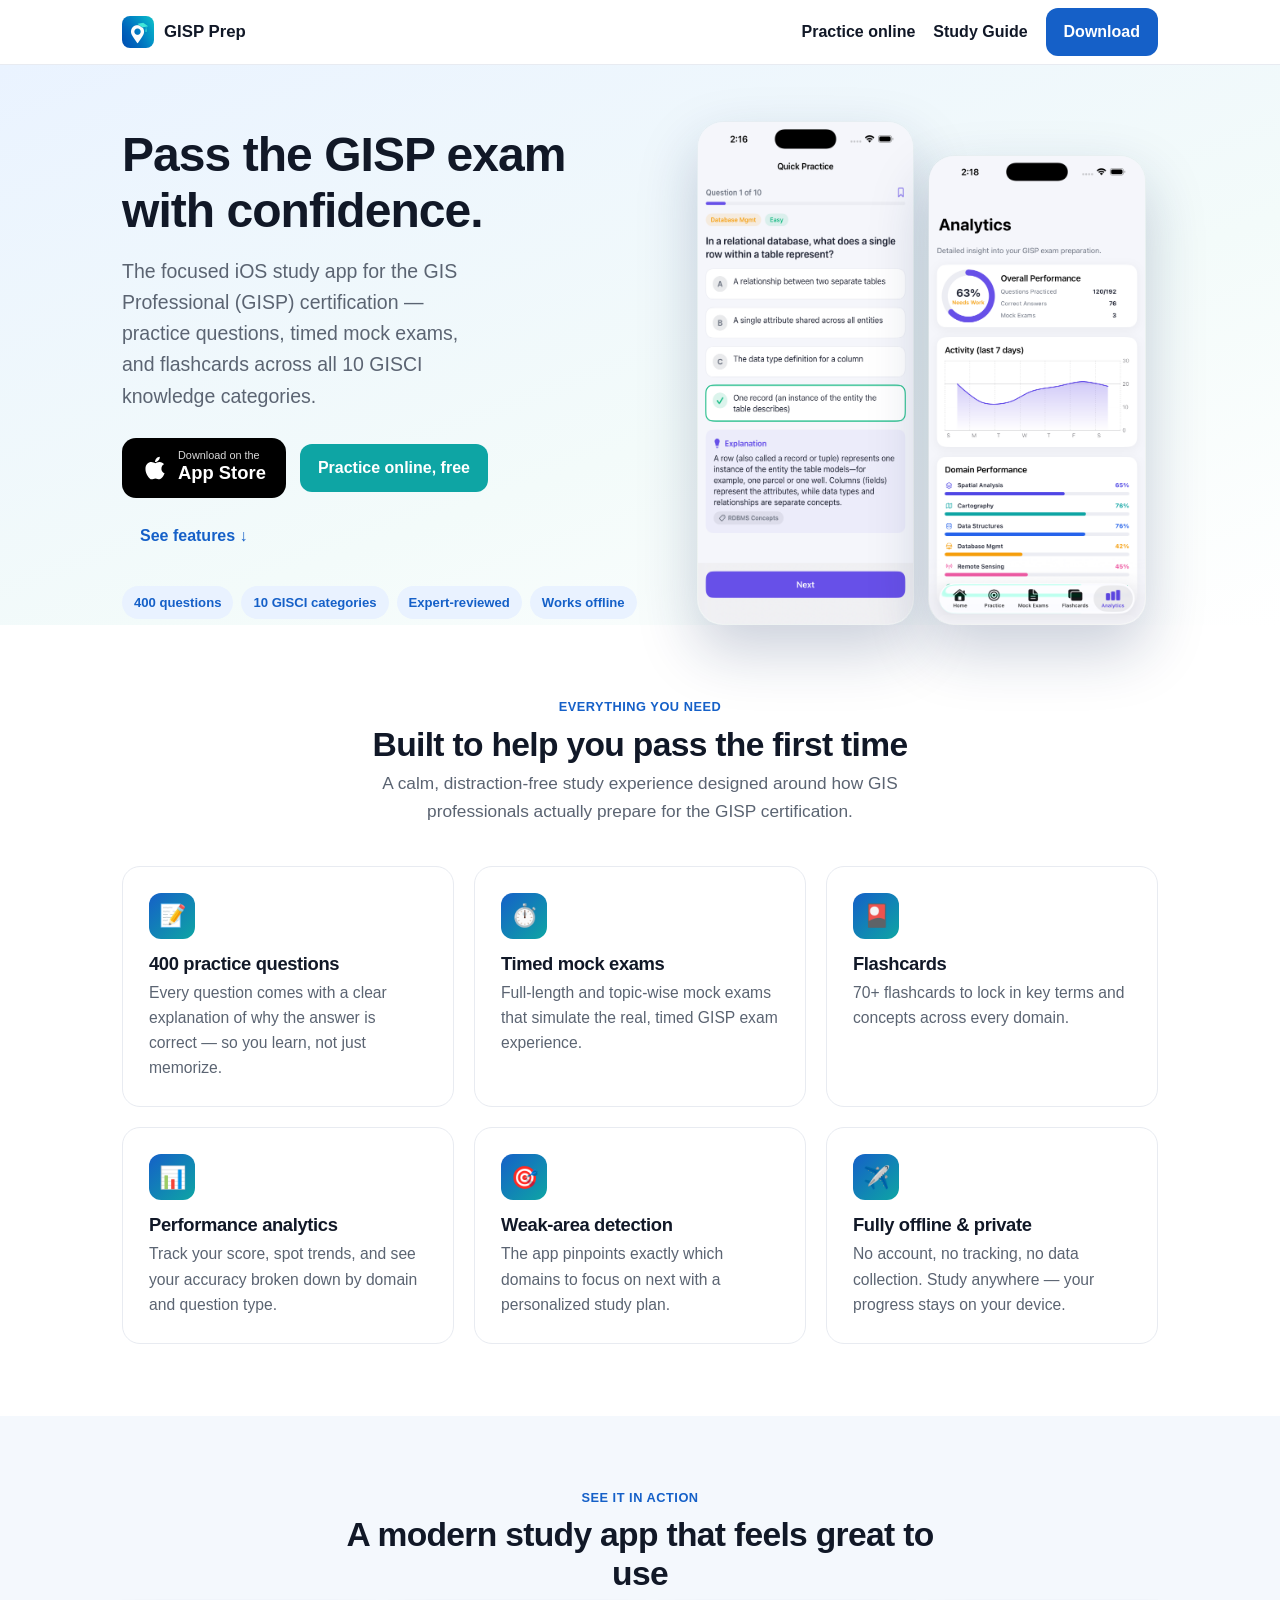
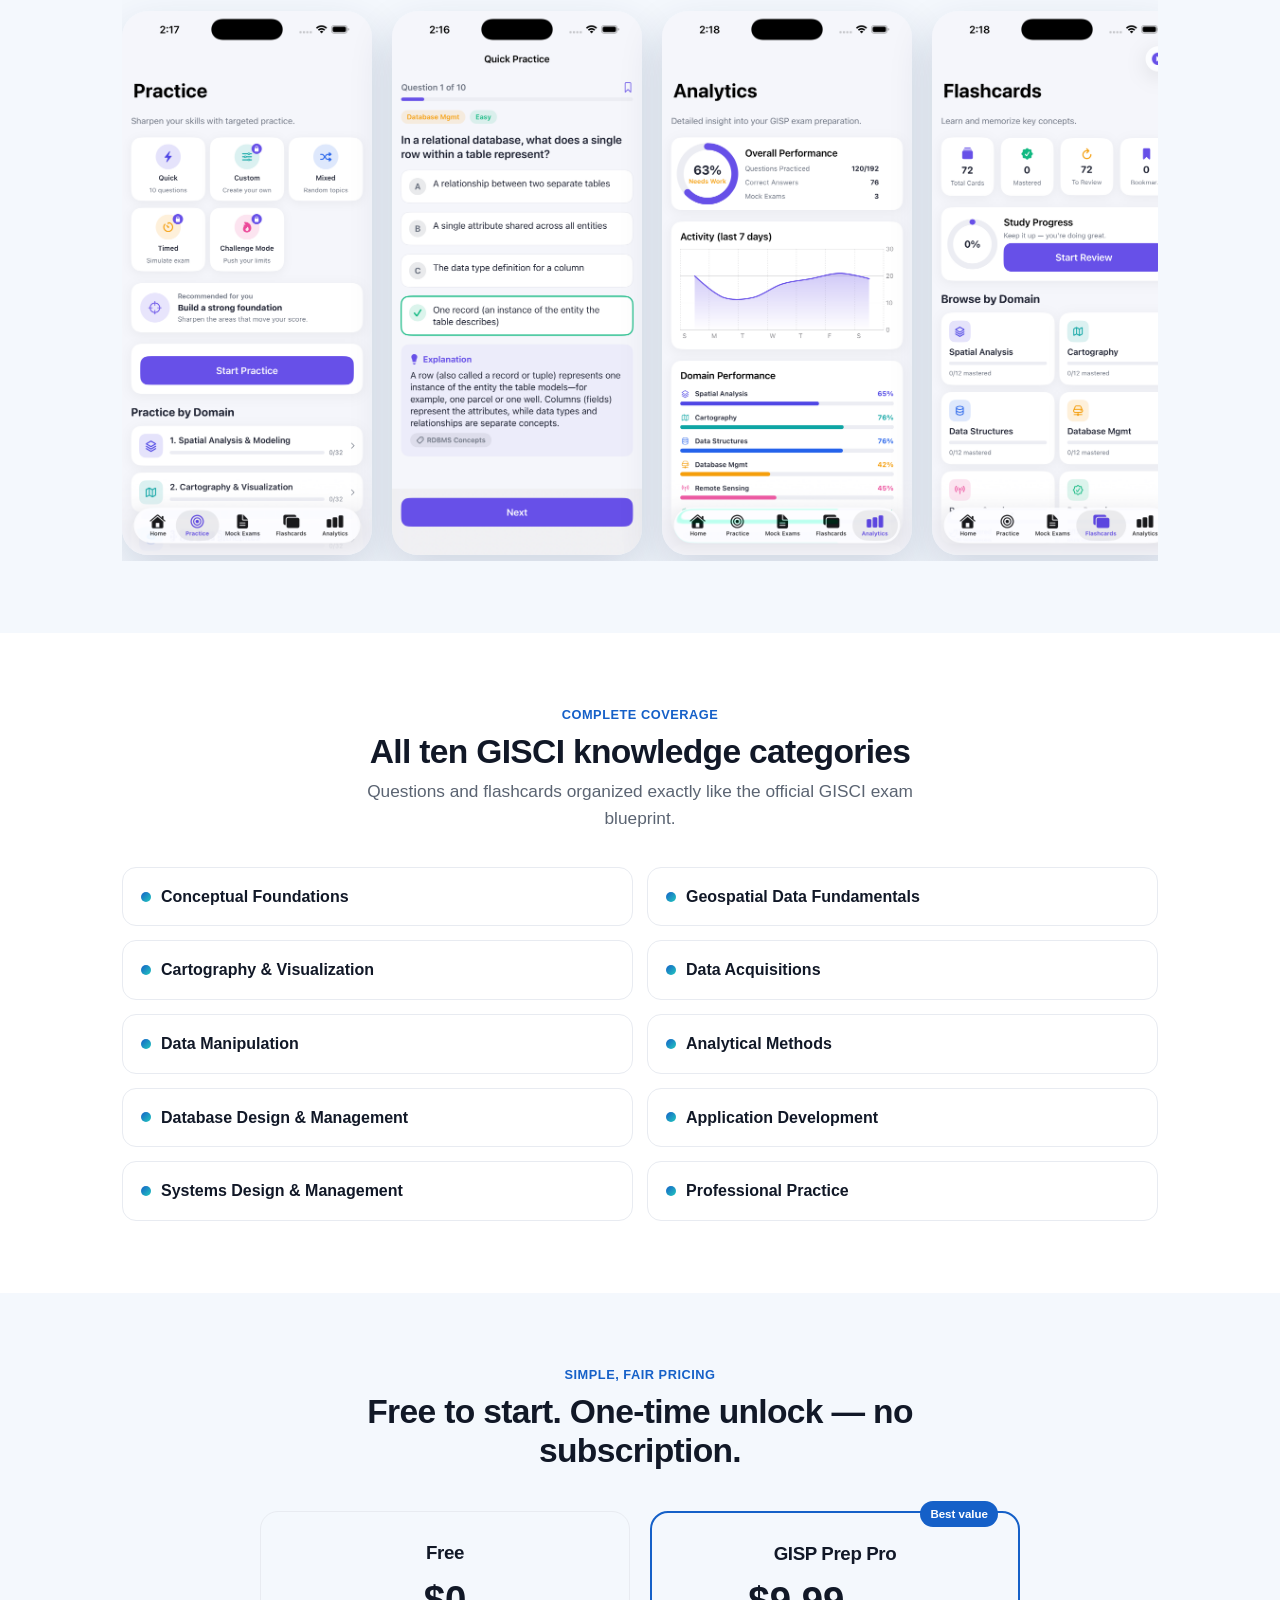
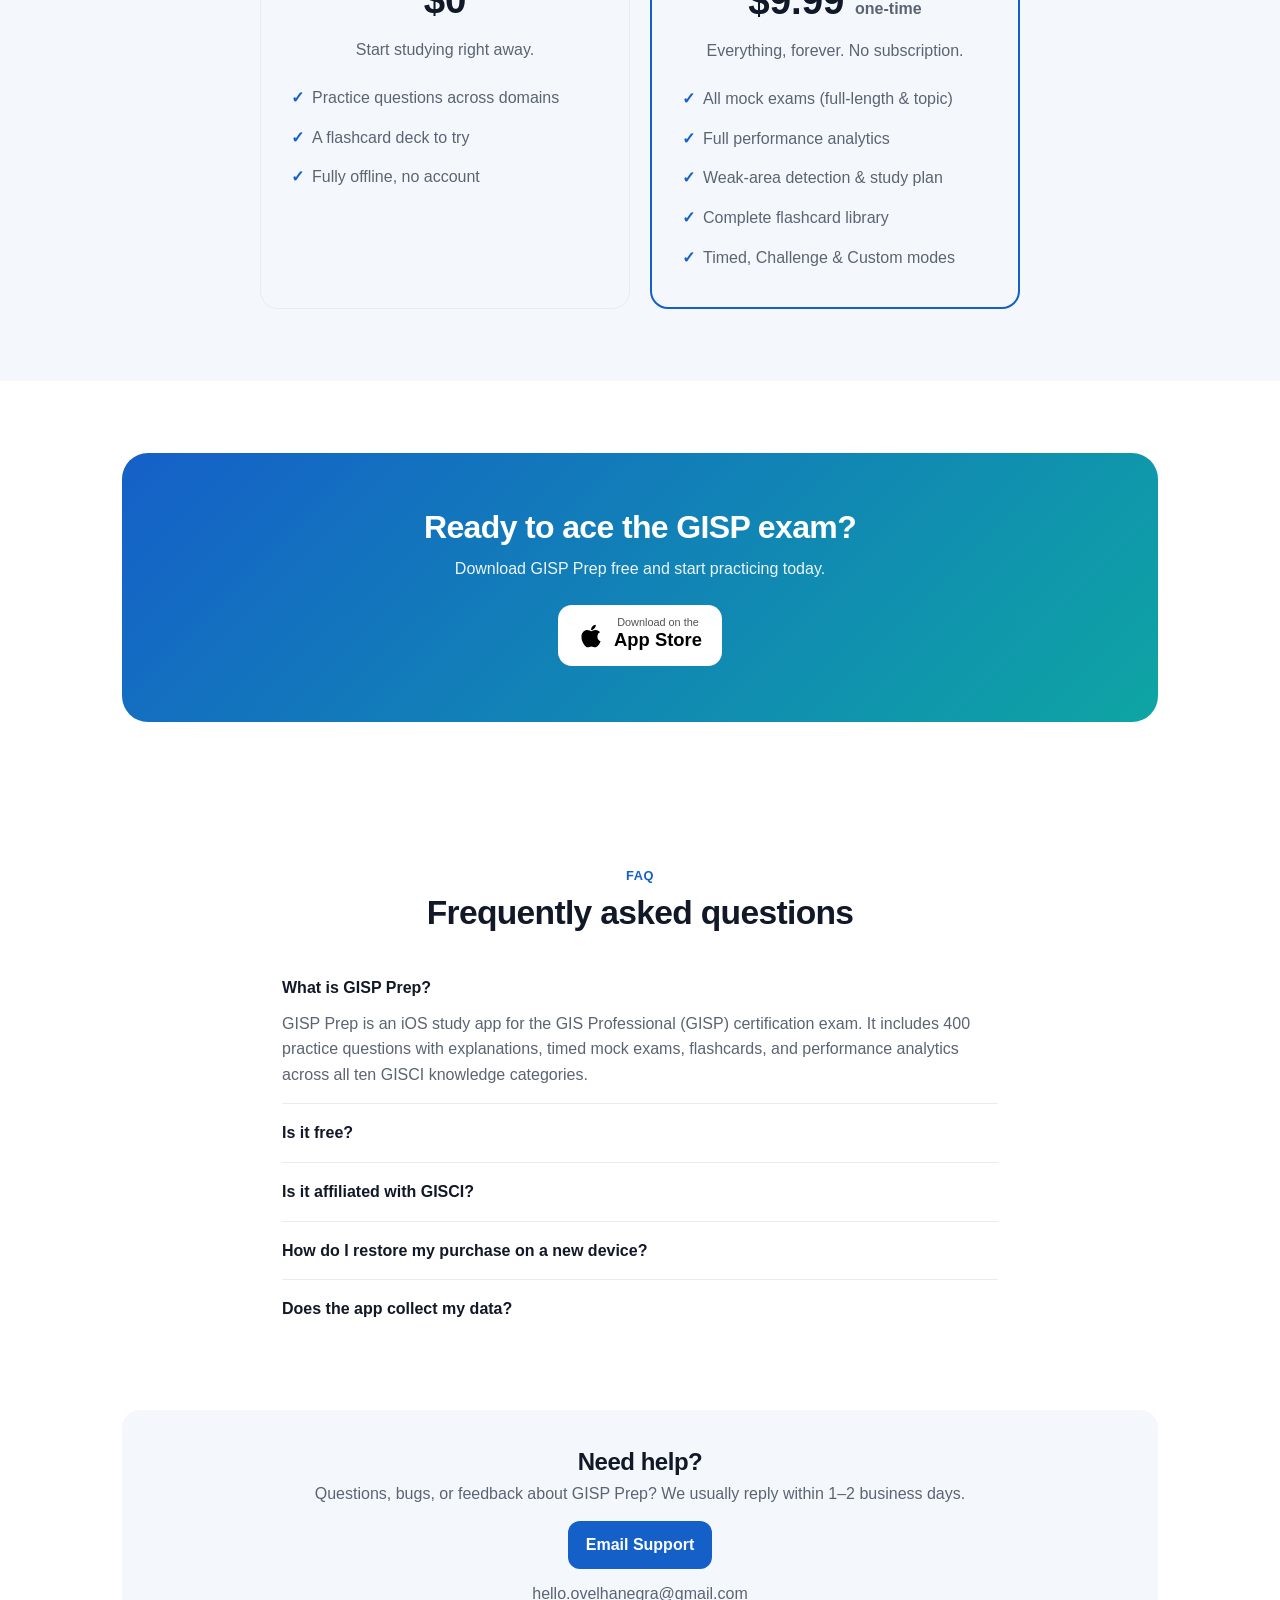
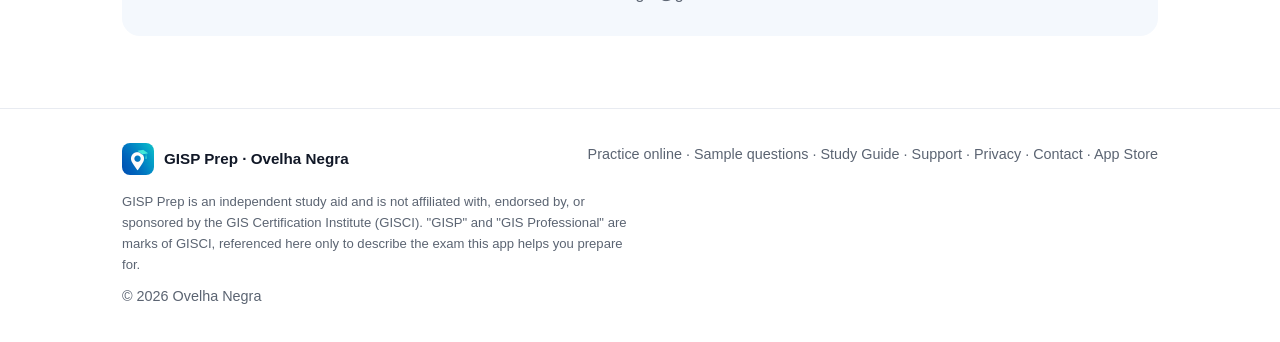
==== commit 1d89b06f: "Web practice app (400 Qs, Stripe one-time unlock via geo-data.io API), 10 SEO category pages + gener" ====
--- a/GISPApp/index.html
+++ b/GISPApp/index.html
@@ -171,6 +171,7 @@
   <div class="wrap row">
     <div class="brand"><img src="img/icon.png" alt="GISP Prep app icon" /> GISP Prep</div>
     <div style="display:flex;align-items:center;gap:18px">
+      <a href="practice/" style="font-weight:600;color:var(--ink)">Practice online</a>
       <a href="gisp-exam-study-guide/" style="font-weight:600;color:var(--ink)">Study Guide</a>
       <a class="btn btn-primary" href="https://apps.apple.com/us/app/gisp-prep-gis-exam-practice/id6785084756">Download</a>
     </div>
@@ -188,6 +189,7 @@
           <svg viewBox="0 0 384 512" aria-hidden="true"><path d="M318.7 268.7c-.2-36.7 16.4-64.4 50-84.8-18.8-26.9-47.2-41.7-84.7-44.6-35.5-2.8-74.3 20.7-88.5 20.7-15 0-49.4-19.7-76.4-19.7C63.3 141.2 4 184.8 4 273.5q0 39.3 14.4 81.2c12.8 36.7 59 126.7 107.2 125.2 25.2-.6 43-17.9 75.8-17.9 31.8 0 48.3 17.9 76.4 17.9 48.6-.7 90.4-82.5 102.6-119.3-65.2-30.7-61.7-90-61.7-91.9zm-56.6-164.2c27.3-32.4 24.8-61.9 24-72.5-24.1 1.4-52 16.4-67.9 34.9-17.5 19.8-27.8 44.3-25.6 71.9 26.1 2 49.9-11.4 69.5-34.3z"/></svg>
           <span><small>Download on the</small><b>App Store</b></span>
         </a>
+        <a class="btn btn-primary" href="practice/" style="background:var(--blue2)">Practice online, free</a>
         <a class="btn" href="#features" style="color:var(--blue);font-weight:700">See features ↓</a>
       </div>
       <div class="trust">
@@ -342,7 +344,7 @@
     <div class="frow">
       <div class="brand" style="font-size:.95rem"><img src="img/icon.png" alt="" /> GISP Prep · Ovelha Negra</div>
       <div>
-        <a href="gisp-exam-study-guide/">Study Guide</a> · <a href="#support">Support</a> · <a href="privacy.html">Privacy</a> · <a href="mailto:hello.ovelhanegra@gmail.com">Contact</a> · <a href="https://apps.apple.com/us/app/gisp-prep-gis-exam-practice/id6785084756">App Store</a>
+        <a href="practice/">Practice online</a> · <a href="questions/">Sample questions</a> · <a href="gisp-exam-study-guide/">Study Guide</a> · <a href="#support">Support</a> · <a href="privacy.html">Privacy</a> · <a href="mailto:hello.ovelhanegra@gmail.com">Contact</a> · <a href="https://apps.apple.com/us/app/gisp-prep-gis-exam-practice/id6785084756">App Store</a>
       </div>
     </div>
     <p class="disc muted">GISP Prep is an independent study aid and is not affiliated with, endorsed by, or sponsored by the GIS Certification Institute (GISCI). "GISP" and "GIS Professional" are marks of GISCI, referenced here only to describe the exam this app helps you prepare for.</p>
